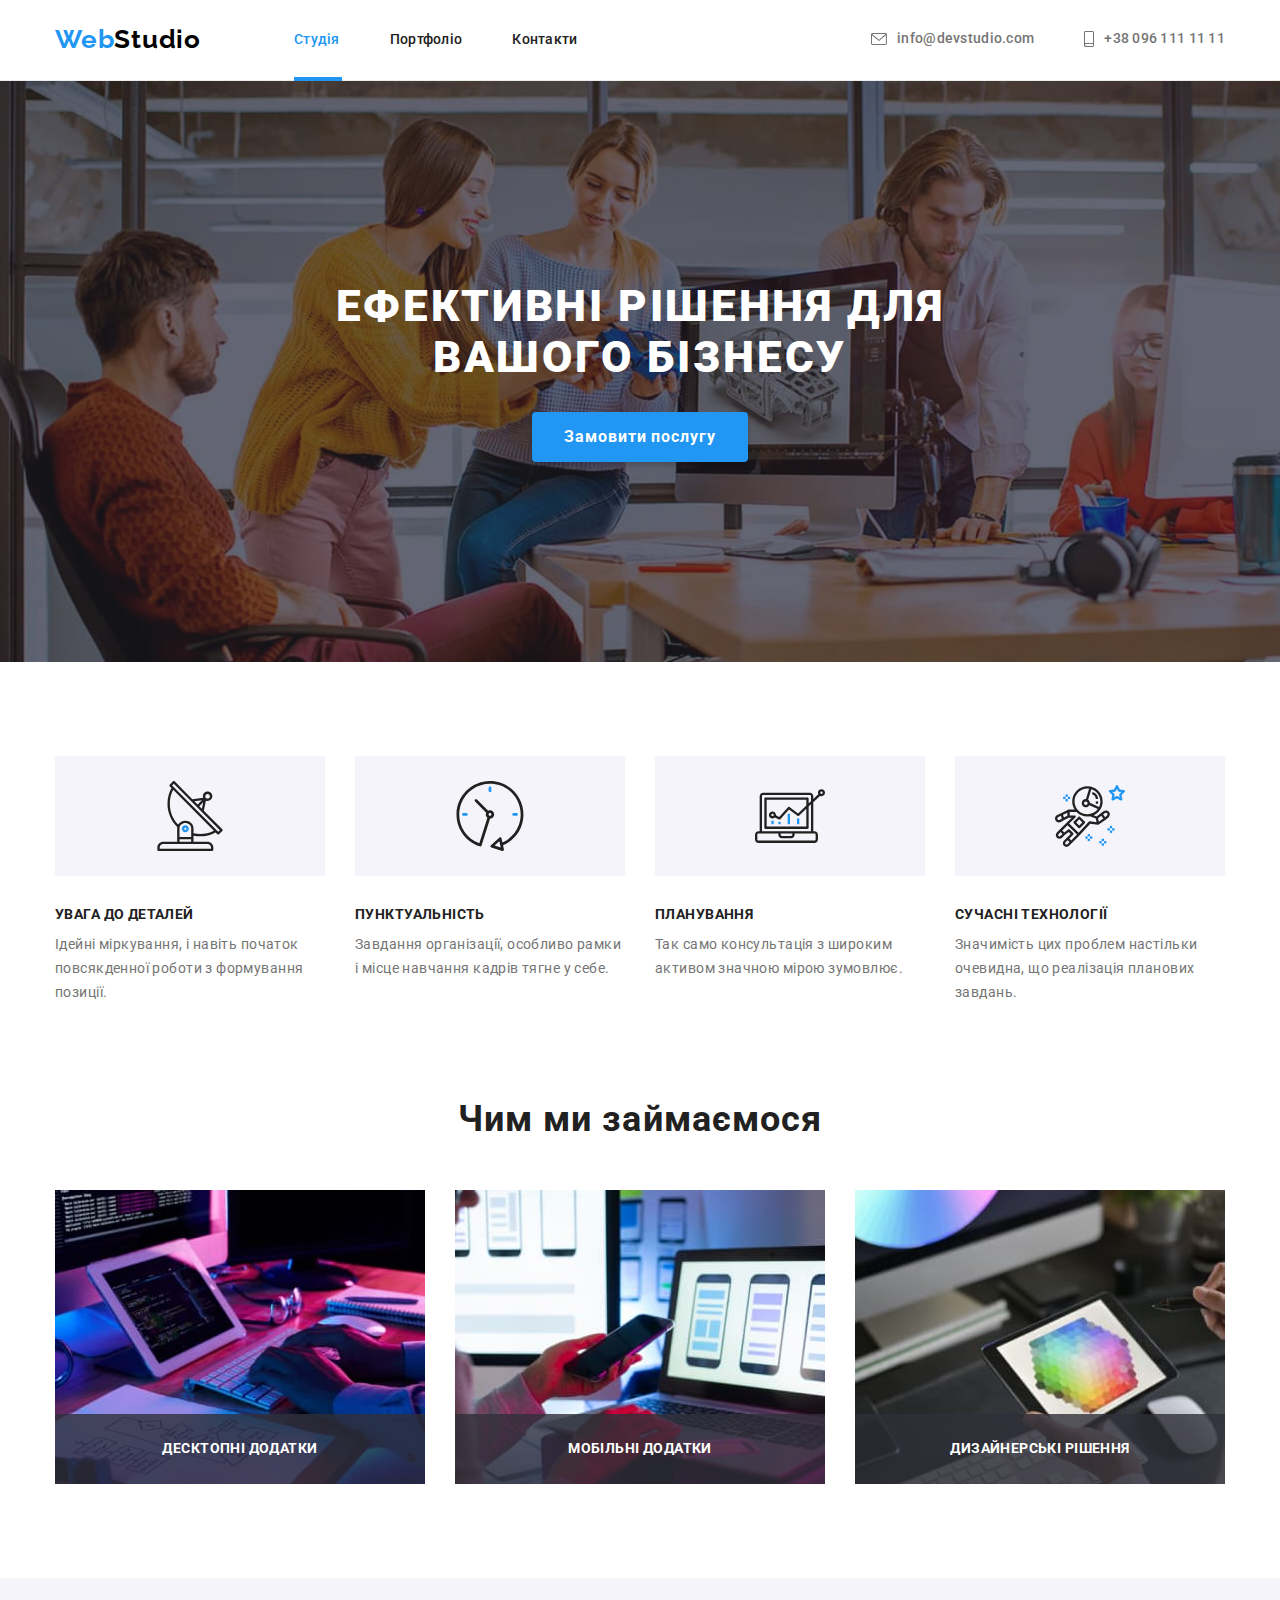
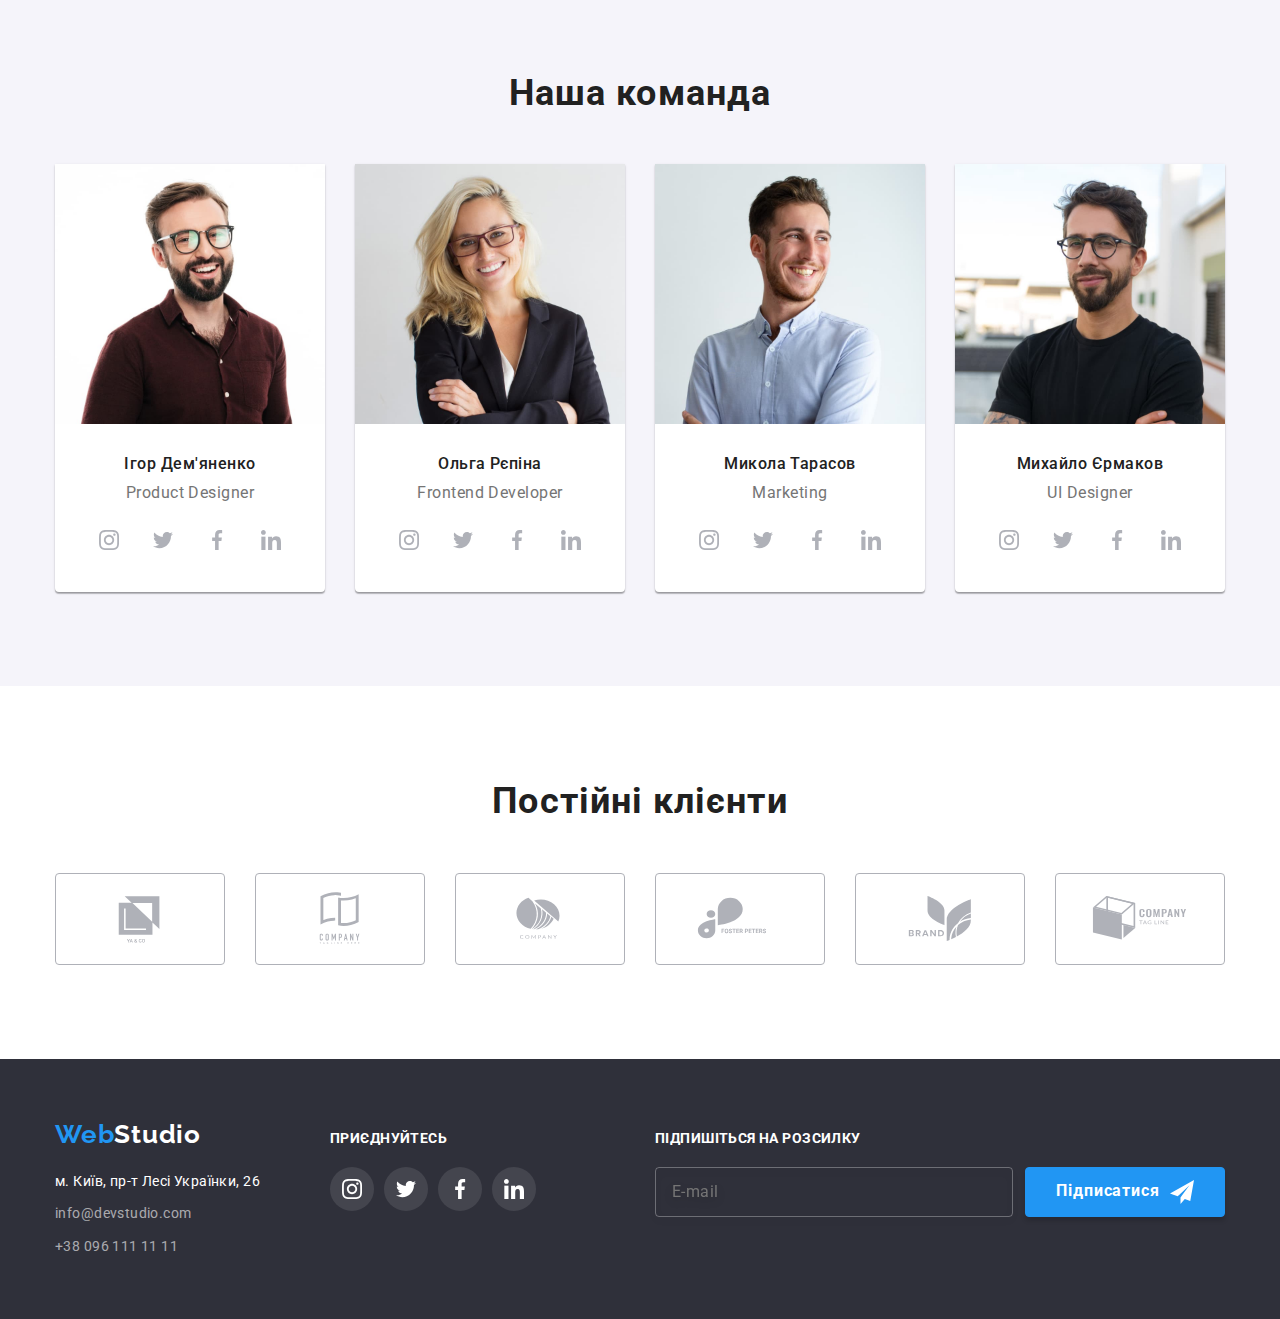
==== index.html @ 0bc081ad "create" ====
<!DOCTYPE html>
<html lang="uk">
<head>
    <meta charset="UTF-8">
    <meta http-equiv="X-UA-Compatible" content="IE=edge">
    <meta name="viewport" content="width=device-width, initial-scale=1.0">
    <title>WebStudio</title>
    <link rel="preconnect" href="https://fonts.googleapis.com">
    <link rel="preconnect" href="https://fonts.gstatic.com" crossorigin>
    <link href="https://fonts.googleapis.com/css2?family=Raleway:wght@700&family=Roboto:wght@400;500;700;900&display=swap" rel="stylesheet">
    <link rel="stylesheet" href="https://cdn.jsdelivr.net/npm/modern-normalize@1.1.0/modern-normalize.min.css">
    <link rel="stylesheet" href="./css/mainstyles.css" />
</head>
<body>
<!-- /* ===================ХЕДЕР ГОЛОВНОЇ СТОРІНКИ==================== */ -->
    <header class="header">
        <div class="container page-header-container">
        <nav class="page-nav">
            <a class="head-web-studio list link" href="./index.html"><span class="first-part">Web</span><span class="second-part">Studio</span></a>
            <ul class="navigation-menu list" >
                <li class="menu-nav-item">
                    <a class="menu-nav-link nav-active link" href="./index.html">Студія</a>
                </li>
                <li class="menu-nav-item">
                    <a class="menu-nav-link link" href="./portofolio.html">Портфоліо</a>
                </li>
                <li class="menu-nav-item">
                    <a class="menu-nav-link link" href="#Контакти">Контакти</a>
                </li>
               
            </ul>
        </nav>
            <!-- контакти -->
                <ul class="contacts-list list">

                    <li class="item-email contact-item">
                        <a class="item-link link" href="mailto:info@devstudio.com"> 
                            <svg aria-label="іконка контактів" class="contact-email-icon"
                            width="16"
                            height="12">
                                <use href="./images/sprite.svg#icon-envelope"></use>
                            </svg>info@devstudio.com
                        </a>
                    </li>
                    <li class="item-tel contact-item">
                        <a class="item-link link" href="tel:+380961111111">
                            <svg aria-label="іконка контактів" class="contact-telephone-icon"
                            width="10"
                            height="16">
                                <use href="./images/sprite.svg#icon-smartphone"></use>
                            </svg>+38 096 111 11 11
                        </a>
                    </li>
                </ul>
        </div>
    </header>
<!----------------========ШАПКА =============-------->
<main>
    <section class="section-decision">
        <div class="container decision">
            <h1 class="title-decision">Ефективні рішення для <br>
                 вашого бізнесу</h1>
                <button data-modal-open class="button-order" type="button">Замовити послугу</button>
        </div>
    </section>

<!-- /* ==========ОСОБЛИВОСТІ=========================== */ -->
    <section class="priorities section">
        <div class="container">
         <h2 class="head-title-priorities">Наші пріоритети</h2>
            <ul class="priorities-list list">
               
                <li class="item-priorities">
                    <div class="features-item">
                            <svg aria-label="іконка пріоритетів" 
                            class="features-icon">
                            <use href="./images/sprite.svg#icon-antenna-1" 
                            width="70"
                            height="70"></use>
                            </svg>
                    </div>
                    <h3 class="title">УВАГА ДО ДЕТАЛЕЙ</h3>
                    <p class="text">Ідейні міркування, і навіть початок повсякденної роботи з формування позиції.</p>
                </li>
                <li class="item-priorities">
                    <div class="features-item">
                            <svg aria-label="іконка пріоритетів" 
                            class="features-icon"
                            width="70"
                            height="70">
                                <use href="./images/sprite.svg#icon-clock-1"></use>
                            </svg>
                    </div>
                    <h3 class="title">ПУНКТУАЛЬНІСТЬ</h3>
                   <p class="text">Завдання організації, особливо рамки і місце навчання кадрів тягне у себе.</p>
                </li>
                <li class="item-priorities">
                    <div class="features-item">
                            <svg aria-label="іконка пріоритетів" 
                            class="features-icon"
                            width="70"
                            height="70">
                                <use href="./images/sprite.svg#icon-diagram-1"></use>
                            </svg>
                    </div>
                    <h3 class="title">ПЛАНУВАННЯ</h3>
                    <p class="text">Так само консультація з широким активом значною мірою зумовлює.</p>
                </li>
                <li class="item-priorities">
                    <div class="features-item">
                            <svg aria-label="іконка пріоритетів" 
                            class="features-icon"
                            width="70"
                            height="70">
                                <use href="./images/sprite.svg#icon-astronaut-1"></use>
                            </svg>
                    </div>
                    <h3 class="title">СУЧАСНІ ТЕХНОЛОГІЇ</h3>
                    <p class="text">Значимість цих проблем настільки очевидна, що реалізація планових завдань.</p>
                </li>
            </ul>
        </div>    
    </section>

<!-- /* =============НАША РОБОТА=============================== */ -->
    <section class="working section">
        <div class="container">
            <h2 class="section-title">Чим ми займаємося</h2>
            <ul class="working-list list">
                <li>
                    <div class="working-space">
                    <img class="working-img" src="./images/computer.jpg" alt="людина працює за комп'ютером" width="370" height="294">
                <p class="working-text">Десктопні додатки</p></div>
                </li>
                <li>
                    <div class="working-space">
                    <img class="working-img" src="./images/tablet.jpg" alt="людина працює за комп'ютером з телефоном" width="370" height="294">
                <p class="working-text">Мобільні додатки</p></div>
                </li>
                <li>
                    <div class="working-space">
                    <img class="working-img" src="./images/telephone.jpg" alt="людина працює з графічним планшетом" width="370" height="294">
                <p class="working-text">Дизайнерські рішення</p></div>
                </li>
            </ul>
        </div>
    </section>
<!-- /* ==================КОМАНДА===================*/ -->
    <section class="team-space section">
        <div class="container">
            <h2 class="section-title">Наша команда</h2>
        <ul class="team-list list">
            <li  class="card">
                    <img src="./images/person4.jpg" 
                    alt="Ігор Дем'яненко">
                <div class="info-team">
                        <h3 class="name"> Ігор Дем'яненко </h3>
                        <p class="position" lang="en">Product Designer</p>
                    <ul class="social-list list">
                        <li class="social-list-item">
                            <a href="" class="social-link-item link">
                                <svg aria-label="іконка-інстаграму" 
                                class="social-icon"
                                >
                                <use href="./images/sprite.svg#icon-instagram-2" width="20"
                                height="20"></use>
                                </svg>
                            </a>
                        </li>
                        <li class="social-list-item">
                            <a href="" class="social-link-item link">
                                <svg aria-label="іконка-твітеру" 
                                class="social-icon"
                                width="20"
                                height="20">
                                <use href="./images/sprite.svg#icon-twitter-1"></use>
                                </svg>
                            </a>
                        </li>
                        <li class="social-list-item">
                            <a href="" class="social-link-item link">
                                <svg aria-label="іконка-фейсбуку" 
                                class="social-icon"
                                width="20"
                                height="20">
                                <use href="./images/sprite.svg#icon-facebook-1"></use>
                                </svg>
                            </a>
                        </li>
                        <li class="social-list-item">
                            <a href="" class="social-link-item link">
                                <svg aria-label="іконка-лінкедін" 
                                class="social-icon"
                                width="20"
                                height="20">
                                <use href="./images/sprite.svg#icon-linkedin-1"></use>
                                </svg>  
                            </a>
                        </li>
                    </ul>
                </div>
                    
                </li>

            <li class="card">
                    <img src="./images/person1.jpg" 
                    alt="Ольга Рєпіна">
                <div class="info-team">
                        <h3 class="name">Ольга Рєпіна</h3> 
                        <p class="position" lang="en">Frontend Developer</p>
                    <ul class="social-list list">
                        <li class="social-list-item link">
                            <a href="" class="social-link-item">
                                <svg aria-label="іконка-інстаграму" class="social-icon"
                                width="20"
                                height="20">
                                <use href="./images/sprite.svg#icon-instagram-2"></use>
                                </svg>
                            </a>
                        </li>
                        <li class="social-list-item">
                            <a href="" class="social-link-item link">
                                <svg aria-label="іконка-твітеру" class="social-icon"
                                width="20"
                                height="20">
                                <use href="./images/sprite.svg#icon-twitter-1"></use>
                                </svg>
                            </a>
                        </li>
                        <li class="social-list-item">
                            <a href="" class="social-link-item link">
                                <svg aria-label="іконка-фейсбуку" class="social-icon"
                                width="20"
                                height="20">
                                <use href="./images/sprite.svg#icon-facebook-1"></use>
                                </svg>
                            </a>
                        </li>
                        <li class="social-list-item">
                            <a href="" class="social-link-item link">
                                <svg aria-label="іконка-лінкедін" class="social-icon"
                                width="20"
                                height="20">
                                <use href="./images/sprite.svg#icon-linkedin-1"></use>
                                </svg>  
                            </a>
                        </li>
                    </ul>
                </div>
            </li>
            <li class="card">
                    <img src="./images/person2.jpg" 
                    alt="Микола Тарасов">
                <div class="info-team">
                        <h3 class="name">Микола Тарасов</h3>
                        <p class="position" lang="en">Marketing</p>
                    <ul class="social-list list">
                        <li class="social-list-item">
                            <a href="" class="social-link-item link">
                                <svg aria-label="іконка-інстаграму" class="social-icon"
                                width="20"
                                height="20">
                                <use href="./images/sprite.svg#icon-instagram-2"></use>
                                </svg>
                            </a>
                        </li>
                        <li class="social-list-item">
                            <a href="" class="social-link-item link">
                                <svg aria-label="іконка-твітеру" class="social-icon"
                                width="20"
                                height="20">
                                <use href="./images/sprite.svg#icon-twitter-1"></use>
                                </svg>
                            </a>
                        </li>
                        <li class="social-list-item">
                            <a href="" class="social-link-item link">
                                <svg aria-label="іконка-фейсбуку" class="social-icon"
                                width="20"
                                height="20">
                                <use href="./images/sprite.svg#icon-facebook-1"></use>
                                </svg>
                            </a>
                        </li>
                        <li class="social-list-item">
                            <a href="" class="social-link-item link">
                                <svg aria-label="іконка-лінкедін" class="social-icon"
                                width="20"
                                height="20">
                                <use href="./images/sprite.svg#icon-linkedin-1"></use>
                                </svg>  
                            </a>
                        </li>
                    </ul>
                </div>
            </li>
            <li class="card">
                    <img src="./images/person3.jpg" 
                    alt="Михайло Єрмаков">
                <div class="info-team">
                        <h3 class="name">Михайло Єрмаков</h3>
                        <p class="position" lang="en">UI Designer</p>
                    <ul class="social-list list">
                        <li class="social-list-item">
                            <a href="" class="social-link-item link">
                                <svg aria-label="іконка-інстаграму" class="social-icon"
                                width="20"
                                height="20">
                                <use href="./images/sprite.svg#icon-instagram-2"></use>
                                </svg>
                            </a>
                        </li>
                        <li class="social-list-item">
                            <a href="" class="social-link-item link">
                                <svg aria-label="іконка-твітеру" class="social-icon"
                                width="20"
                                height="20">
                                <use href="./images/sprite.svg#icon-twitter-1"></use>
                                </svg>
                            </a>
                        </li>
                         <li class="social-list-item">
                            <a href="" class="social-link-item link">
                                <svg aria-label="іконка-фейсбуку" class="social-icon"
                                width="20"
                                height="20">
                                <use href="./images/sprite.svg#icon-facebook-1"></use>
                                </svg>
                            </a>
                        </li>
                        <li class="social-list-item">
                            <a href="" class="social-link-item link">
                                <svg aria-label="іконка-лінкедін" class="social-icon"
                                width="20"
                                height="20">
                                <use href="./images/sprite.svg#icon-linkedin-1"></use>
                                </svg>  
                            </a>
                        </li>
                    </ul>
                </div>  
                    
            </li>
        </ul>
          
        </div>  
    </section>
<!-- ================ПОСТІЙНІ КЛІЄНТИ========================== -->
<section class="section">
    <div class="container">
        <h2 class="section-title">Постійні клієнти</h2>
        <ul class="customer-list list">
            <li class="customer-list-item">
                <a class="customer-link-item link" href="">
                    <svg aria-label="іконки постійних клієнтів" class="customer-icon"
                    width="106"
                    height="60">
                        <use href="./images/sprite.svg#icon-Logo"></use>
                    </svg>
                </a>
            </li>
            <li class="customer-list-item">
                <a class="customer-link-item link" href="">
                <svg aria-label="іконки постійних клієнтів" class="customer-icon"
                width="106"
                    height="60">
                    <use href="./images/sprite.svg#icon-Logo-1"></use>
                </svg>
                </a>

            </li>
            <li class="customer-list-item">    
                <a class="customer-link-item link" href="">
                <svg aria-label="іконки постійних клієнтів" class="customer-icon"
                width="106"
                height="60">
                    <use href="./images/sprite.svg#icon-Logo-2"></use>
                </svg>
                </a>

            </li>
            <li class="customer-list-item">
                <a class="customer-link-item link" href="">
                <svg aria-label="іконки постійних клієнтів" class="customer-icon"
                width="106"
                height="60">
                    <use href="./images/sprite.svg#icon-Logo-3"></use>
                </svg>
                </a>

            </li>
            <li class="customer-list-item">
                <a class="customer-link-item link" href="">
                <svg aria-label="іконки постійних клієнтів" class="customer-icon"
                width="106"
                    height="60">
                    <use href="./images/sprite.svg#icon-Logo-4"></use>
                </svg>
                </a>

            </li>
            <li class="customer-list-item">
                <a class="customer-link-item link" href="">
                <svg aria-label="іконки постійних клієнтів" class="customer-icon"
                width="106"
                    height="60">
                    <use href="./images/sprite.svg#icon-Logo-5"></use>
                </svg>
                </a>

            </li>
        </ul>
    </div>
</section>
<!-- ================ПОСТІЙНІ КЛІЄНТИ========================== -->
</main>
<!-- /* ==============ФУТЕР================================ */-->
    <footer class="footer">
        <div class="container footer-block">
            <address class="fotter-a">
                <a class="footer-web-studio link" href="./index.html"><span class="f-first-part">Web</span><span class="f-second-part">Studio</span></a>
                <ul class="f-contact-list list">
                    <li class="f-contact">
                        <a class=" geo link" href="https://goo.gl/maps/CPtrU1FHBa2aNyZL9" target="_blank" rel="noopener noreferrer nofollow">м. Київ, пр-т Лесі Українки, 26</a>
                    </li>
                    <li class="f-contact">
                        <a class=" bottom-contacts link" href="malito:info@devstudio.com">info@devstudio.com</a>
                    </li>
                    <li class="f-contact">
                        <a class=" bottom-contacts link" href="tel:+380961111111">+38 096 111 11 11</a>
                    </li>
            
                </ul>
            </address>
         <div class="social-media">
            <h3 class="social-title">Приєднуйтесь</h3>
            <ul class="footer-social-list list">
                <li class="footer-social-list-item">
                    <a href="" class="footer-social-link-item link">
                        <svg aria-label="іконка-інстаграму" class="footer-social-icon"
                        width="20"
                        height="20">
                        <use href="./images/sprite.svg#icon-instagram-2"></use>
                        </svg>
                    </a>
                </li>
                <li class="footer-social-list-item">
                    <a href="" class="footer-social-link-item link">
                        <svg aria-label="іконка-твітеру" class="footer-social-icon" 
                        width="20"
                        height="20">
                        <use href="./images/sprite.svg#icon-twitter-1"></use>
                        </svg>
                    </a>
                </li>
                 <li class="footer-social-list-item">
                    <a href="" class="footer-social-link-item link">
                        <svg aria-label="іконка-фейсбуку" class="footer-social-icon" 
                        width="20"
                        height="20">
                        <use href="./images/sprite.svg#icon-facebook-1"></use>
                        </svg>
                    </a>
                </li>
                <li class="footer-social-list-item">
                    <a href="" class="footer-social-link-item link">
                        <svg aria-label="іконка-лінкедін" class="footer-social-icon"
                        width="20"
                        height="20">
                        <use href="./images/sprite.svg#icon-linkedin-1"></use>
                        </svg>  
                    </a>
                </li>
            </ul>
            </div>
            <div class="subscribtion">
                    <p class="title-subscribtion">Підпишіться на розсилку</p>
                    <form class="form-subscribtion">
                        <label class="form-field-subscr">
                            <input type="email"
                            class="input-subscr"
                            placeholder="E-mail"
                            required>
                        </label>
                        <button class="btn-subscr" type="submit">
                                Підписатися 
                                <svg class="icon-subscr">
                                    <use href="./images/sprite.svg#icon-send" ></use>
                                </svg>
                        </button>
                    </form>
            </div>  
        </div>
    </footer>
    <div class="backdrop is-hidden" data-modal>
        <div class="modal">
            <button type="button" class="modal-close-btn" data-modal-close>
                <svg class="modal-close-icon" width="18" height="18">
                    <use class="icon-close" 
                    href="./images/sprite.svg#icon-close-black"  ></use>
                </svg>
            </button>
            <p class="modal-form-title">Залиште свої дані, ми вам передзвонимо</p>
            <form  class="modal-form">
                <label  class="modal-form-field">
                    <span class="modal-tip">Ім'я</span>
                    <span class="modal-form-input-wrapper">
                        <input type="text" 
                        class="modal-input" 
                        required
                        pattern="[a-zA-Zа-яА-ЯіІїЇ]+" 
                        name="user-name">
                        <svg aria-label="Модальна іконка форми" 
                        class="modal-input-icon"
                        width="18"
                        height="18">
                            <use href="./images/sprite.svg#icon-person-black" ></use>
                        </svg>
                </span>
                </label>
                <label  class="modal-form-field">
                    <span class="modal-tip">Телефон</span>
                    <span class="modal-form-input-wrapper"> 
                        <input type="tel" 
                        class="modal-input" 
                        required pattern="[0-9]{3}-[0-9]{3}-[0-9]{2}-[0-9]{2}"
                        name="user-phone"
                        title="xxx-xxx-xx-xx">
                        <svg aria-label="Модальна іконка форми" 
                        class="modal-input-icon"
                        width="18"
                        height="18">
                            <use href="./images/sprite.svg#icon-phone-black"></use>
                        </svg>
                    </span>
                </label>  
                
                <label  class="modal-form-field">
                    <span class="modal-tip">Пошта</span>
                    <span class="modal-form-input-wrapper">
                        <input type="email"
                        class="modal-input"
                        name="user-email">
                        <svg aria-label="Модальна іконка форми"
                        class="modal-input-icon"
                        width="18"
                        height="18">
                            <use href="./images/sprite.svg#icon-email-black"></use>
                        </svg>
                    </span>
                    
                </label>
                <label  class="modal-form-field">
                    <span class="modal-tip">Коментар</span>
                    <textarea name="user-message"  
                    class="modal-form-message"
                    placeholder="Введіть текст" ></textarea>
                </label>
                <label  class="modal-form-checkbox-field">
                    <input type="checkbox" 
                    name="user-policy"
                    class="modal-input-checkbox" required>
                    <svg class="checkbox-icon"
                    aria-label="Галочка для чекбокса">
                        <use class="check-icon-mark"
                        href="./images/sprite.svg#icon-icon-check">

                        </use>
                    </svg>
                    Погоджуюся з розсилкою та приймаю 
                    <a class="modal-input-chexbox-link" href="">Умови договору</a> 
                </label>
                <button type="submit" class="modal-form-submit">Відправити</button>
            </form>
        </div>
    </div>
    <script src="./js/modal.js"></script>
</body>
</html>
---- css/mainstyles.css ----
/* ===============КОНСТАНТИ============================ */
:root {
    --primary-font: 'Roboto', sans-serif;
    --secondary-font: 'Raleway', sans-serif;
    --color-white: #ffff;
    --color-light-blue: #2196F3;
    --color-dark-blue: #188CE8;
    --color-dark: #212121;
    --color-light-grey: #757575;
    --color-dark-grey: #2F303A;
    --letter-spacing-normal: 0.03em;
    --color-social-icon: #AFB1B8;
    --transition-dur-and-func: 250ms linear;

}
.link {
    text-decoration: none;
}
.list {
    list-style: none;
}
img {
    display: block;
    max-width: 100%;
    height: auto;
}
button {
    cursor: pointer;
}
h1,
h2,
h3,
h4,
p {
    margin-top: 0;
    margin-bottom: 0;
}
ul {
    margin-top: 0;
    margin-bottom: 0;
    padding-left: 0;
}
.container {
    width: 1200px;
    margin-left: auto;
    margin-right: auto;
    padding-left: 15px;
    padding-right: 15px;
}

/* =============СТУДІЯ============================= */


/* ===================ХЕДЕР ГОЛОВНОЇ СТОРІНКИ==================== */

.page-header-container {
    display: flex; 
    align-items: center; 
    justify-content: space-between;
   
}
.page-nav {
    display: flex;
    align-items: center;
}
.header {
    background-color: var(--color-white);
    padding-top: 24px;
    padding-bottom: 25px;
}

.head-web-studio {
    font-family: var(--secondary-font);
    font-weight: 700;
    font-style: normal;
    font-size: 26px;
    line-height: 1.19;
    letter-spacing: var(--letter-spacing-normal);
    margin-right: 93px;
}
.first-part {
    color: var(--color-light-blue);
}
.second-part {
    color: #000000 ;
}
.navigation-menu {
    display: flex;
    column-gap: 50px;
}
.menu-nav-link {
    font-family: var(--primary-font);
    font-weight: 500;
    font-size: 14px;
    line-height: 1.14;
    letter-spacing: 0.02em;
    color: var(--color-dark);
    transition: color var(--transition-dur-and-func);
}
.menu-nav-link:hover { color:var(--color-dark-blue)}
.menu-nav-link:focus { color:var(--color-dark-blue)} 
/* для обох сторінок */

.nav-active {
    color: var(--color-light-blue);
}

.nav-active::after {
    content: "";
    position: absolute;
    display: block;
    width: 48px;
    height: 4px;
    background: var(--color-light-blue);
    margin-left: auto;
    margin-right: auto;
    margin-top: 28px;
}

/* контакти */
.contacts-list {
    display: flex;
}


.item-email {
    margin-right: 50px;
}
.item-link {
    display: flex;
    align-items: center; 
    font-family: var(--primary-font);
    color: var(--color-light-grey);
    font-weight: 500;
    font-size: 14px;
    line-height: 1.14;
    letter-spacing: 0.02em;
    transition: color var(--transition-dur-and-func);
}
.item-link:hover, 
.item-link:focus { color:var(--color-dark-blue)}

.item-link-icon {
   margin-right: 10px;
}
.item-link:hover .contact-email-icon,
.item-link:focus .contact-email-icon {
    fill: var(--color-light-blue)
}
.item-link:hover .contact-telephone-icon,
.item-link:focus .contact-telephone-icon {
    fill: var(--color-light-blue)
}

.contact-email-icon {
    width: 16px;
    height: 12px;
    fill: var(--color-light-grey);
    margin-right: 10px;
    transition: fill var(--transition-dur-and-func);
}
.contact-telephone-icon {
    width: 10px;
    height: 16px;
    fill: var(--color-light-grey);
    margin-right: 10px;
    transition: fill var(--transition-dur-and-func);
}

/* =========ХЕДЕР ГОЛОВНОЇ СТОРІНКИ=================*/
    
 /* ======================МЕЙН================== */
    
/* ===================ШАПКА==================== */
.section-decision {  
    color: var(--color-white);
    font-family: var(--primary-font);
    padding-top: 200px;
    padding-bottom: 200px;
    display: block;
    text-align: center;
    background-image: linear-gradient(rgba(47, 48, 58, 0.4),
     rgba(47, 48, 58, 0.4)), 
    url("../images/background-header.jpg");
    background-size: cover;
    background-color: var(--color-dark-grey);
    max-width: 1600px; 
    margin: 0 auto; 
}

.title-decision {
    font-family: var(--primary-font);
    font-weight: 900;
    font-size: 44px;
    letter-spacing: 0.06em;
    text-transform: uppercase;
    margin-bottom: 30px;
}
.button-order {
    background-color: var(--color-light-blue);
    color: var(--color-white);
    font-family: var(--primary-font);
    font-weight: 700;
    font-size: 16px;
    line-height: 1.88;
    letter-spacing: 0.06em;
    box-shadow: 0px 4px 4px rgba(0, 0, 0, 0.15);
    border-radius: 4px;
    border: 0;
    padding-top: 10px;
    padding-left: 32px;
    padding-bottom: 10px;
    padding-right: 32px;
    transition: background-color var(--transition-dur-and-func);
}
    .button-order:hover,
    .button-order:focus {
     background-color:var(--color-dark-blue); }
/* ===================ШАПКА==================== */

/* ==========ОСОБЛИВОСТІ=========================== */

.head-title-priorities, 
.visually-hidden {
    position: absolute;
    white-space: nowrap;
    width: 1px;
    height: 1px;
    overflow: hidden;
    border: 0;
    padding: 0;
    clip: rect(0 0 0 0);
    clip-path: inset(50%);
    margin: -1px;
}
    
.features-item {
    background-color: #F5F4FA;
    display: flex;
    align-items: center;
    justify-content: center;
    width: 270px;
    height: 120px;
    margin-bottom: 30px;
}
.features-icon {
    width: 70px;
    height: 70px;
}

.priorities {
    font-family: var(--primary-font);
    font-size: 14px;
    letter-spacing: var(--letter-spacing-normal);
}
    
.priorities-list {
    display: flex;
    flex-wrap: wrap;
    column-gap: 30px;
}
.item-priorities {
    flex-basis: calc((100% - 90px) / 4);
}
.title {   
    font-size: 14px;
    font-weight: 700;
    line-height: 16px;
    text-transform: uppercase;
    color: var(--color-dark);
}
.text {   
    line-height: 24px;            
    color: var(--color-light-grey);
    margin-top: 10px;
}
/* ==========ОСОБЛИВОСТІ=========================== */



/* =============НАША РОБОТА=============================== */

.section {
    padding-top: 94px;
    padding-bottom: 94px;
}
.working {
    padding-top: 0;
}

.section-title {
    font-family: var(--primary-font);
    font-weight: 700;
    font-size: 36px;
    line-height: 1.17;
    text-align: center;
    letter-spacing: var(--letter-spacing-normal);
    color: var(--color-dark);
    margin-bottom: 50px;
}
.working-list {
    display: flex;
    justify-content: space-between;
}
.working-space {
    position: relative;
}
.working-text {
    display: flex;
    justify-content: center;
    padding-top: 27px;
    padding-bottom: 27px;
    background: rgba(47, 48, 58, 0.8);
    font-family: var(--primary-font);
    font-weight: 700;
    font-size: 14px;
    line-height: 1.14;
    letter-spacing: var(--letter-spacing-normal);
    text-transform: uppercase;
    color: var(--color-white);
    position: absolute;
    bottom: 0;
    left: 0; 
    width: 100%;
    

}
/* =============НАША РОБОТА=============================== */

/* ==================КОМАНДА===================*/
.team-space {
    background-color: #F5F4FA;
}
.team-list {
    display: flex;
    justify-content: space-between;
}
.card {
    background-color: var(--color-white);  
    font-family: var(--primary-font);
    font-size: 16px;
    line-height: 1.19;
    letter-spacing: var(--letter-spacing-normal);
    align-items: center;
    box-shadow: 0px 1px 3px rgba(0, 0, 0, 0.12), 0px 1px 1px rgba(0, 0, 0, 0.14), 0px 2px 1px rgba(0, 0, 0, 0.2);
    border-radius: 0px 0px 4px 4px;
    flex-basis: calc((100% - 90px) / 4);
}
.info-team {
    display: block;
    text-align: center;
    align-items: center;
    padding-top: 30px;
    padding-bottom: 30px;
}
.name {
    font-weight: 500;
    font-size: 16px;
    color: var(--color-dark);
    margin-bottom: 10px;
}
.position {
    font-weight: 400;
    color: var(--color-light-grey); 

}

.social-list {
    display: flex;
    justify-content: center;
    column-gap: 10px;
    margin-top: 16px;
}
.social-link-item {
    display: flex;
    align-items: center;
    justify-content: center;
    width: 44px;
    height: 44px;
    border-radius: 50%;
    background-color: var(--color-white);
    fill: var(--color-social-icon);
    transition: background-color var(--transition-dur-and-func);  
}
.social-icon {
    width: 20px;
    height: 20px;
    transition: fill var(--transition-dur-and-func); 
}
.social-link-item:hover,
.social-link-item:focus {
    background-color: var(--color-light-blue);
}
.social-link-item:hover .social-icon,
.social-link-item:focus .social-icon {
    fill: var(--color-white);
}
/* ==================КОМАНДА===================*/


/* <!-- ================ПОСТІЙНІ КЛІЄНТИ========================== --> */
.customer-list {
    display: flex;
    column-gap: 30px;
}
.customer-list-item {
    flex-basis: calc((100% - 150px) / 6);
}
.customer-link-item {
    display: flex;
    align-items: center;
    justify-content: center;
    height: 92px;
    border: 1px solid #AFB1B8;
    border-radius: 4px;
    transition: border var(--transition-dur-and-func);
}
.customer-link-item:hover .customer-icon,
.customer-link-item:focus .customer-icon {
    fill: var(--color-light-blue)
}
.customer-link-item:hover,
.customer-link-item:focus {
    border: 1px solid #2196F3;
}
.customer-icon {
    width: 106px;
    height: 60px;
    fill: #AFB1B8;
    transition: fill var(--transition-dur-and-func);
}


/* <!-- ================ПОСТІЙНІ КЛІЄНТИ========================== --> */

/* ==============ФУТЕР================================ */
.footer {
    background-color: var(--color-dark-grey);
    padding-top: 60px;
    padding-bottom: 60px;
    display: flex;
    }
.fotter-a {
    font-style: normal;
    margin-right: 70px;

}
.footer-block {
    display: flex;
    align-items: baseline;
}

.footer-web-studio {
    display: inline-block;
    font-family: var(--secondary-font);
    font-weight: 700;
    font-size: 26px;
    line-height: 1.19;
    letter-spacing: var(--letter-spacing-normal);
    margin-bottom: 20px;
}
.f-first-part {
    color: var(--color-light-blue);
}
.f-second-part {
    color: var(--color-white) ;
}
.f-contact-list {
  display: inline;
}

.f-contact:not(:last-child) {
  margin-bottom: 9px;
}
.geo,
.bottom-contacts {
    font-family: var(--primary-font);
    font-size: 14px;
    line-height: 1.71;
    letter-spacing: var(--letter-spacing-normal);
    transition: color var(--transition-dur-and-func);
}
.geo {
    color: var(--color-white);  
}
.bottom-contacts {
    color: #ffffff99;
}
.geo:hover { color:var(--color-dark-blue)}
.bottom-contacts:hover { color:var(--color-dark-blue)}

.geo:focus { color:var(--color-dark-blue)} 
.bottom-contacts:focus { color:var(--color-dark-blue)} 


.social-title {
    font-family: var(--primary-font);
    font-weight: 700;
    font-size: 14px;
    line-height: 1.14;
    letter-spacing: var(--letter-spacing-normal);
    text-transform: uppercase;
    color: #FFFFFF;
    margin-bottom: 20px;
}
.footer-social-list {
    display: flex;
    column-gap: 10px;
}
.footer-social-link-item {
    display: flex;
    align-items: center;
    justify-content: center;
    width: 44px;
    height: 44px;
    border-radius: 50%;
    background-color: var(--color-dark-grey);
    background: rgba(255, 255, 255, 0.1); 
    fill: var(--color-white);
    transition: background-color var(--transition-dur-and-func);
    
}
.footer-social-icon {
    width: 20px;
    height: 20px;
    transition: fill var(--transition-dur-and-func);
}
.footer-social-link-item:hover,
.footer-social-link-item:focus {
    background-color: var(--color-light-blue);
}
.footer-social-link-item:hover .footer-social-icon,
.footer-social-link-item:focus .footer-social-icon {
    fill: var(--color-white);
}
/* ==============ФУТЕР================================ */






/* ===========================PORTOFOLIO====================== */


/* ===========ХЕДЕР ПОРТФОЛІО================== */

.page-header-container {
    display: flex; 
    align-items: center; 
    justify-content: space-between;
   
}
.page-nav {
    display: flex;
    align-items: center;
}
.header {
    background-color: var(--color-white);
    padding-top: 24px;
    padding-bottom: 25px;  
    border-bottom: 1px solid #ECECEC;
}

.head-web-studio {
    font-family: var(--secondary-font);
    font-weight: 700;
    font-style: normal;
    font-size: 26px;
    line-height: 1.19;
    letter-spacing: var(--letter-spacing-normal);
    margin-right: 93px;
}
.first-part {
    color: var(--color-light-blue);
}
.second-part {
    color: #000000 ;
}
.navigation-menu {
    display: flex;
    column-gap: 50px;
}

.menu-nav-link {
    font-family: var(--primary-font);
    font-weight: 500;
    font-size: 14px;
    line-height: 1.14;
    letter-spacing: 0.02em;
    color: var(--color-dark);
    transition: color var(--transition-dur-and-func);
}
.menu-nav-link:hover { color:var(--color-dark-blue)}
.menu-nav-link:focus { color:var(--color-dark-blue)} 

.nav-active {
    color: var(--color-light-blue);
}

.f-nav-active::after {
    content: "";
    position: absolute;
    display: block;
    width: 78px;
    height: 4px;
    background: var(--color-light-blue);
    margin-left: auto;
    margin-right: auto;
    margin-top: 28px;
}


/* ===========ХЕДЕР ПОРТФОЛІО================== */

    
/* ============КНОПКИ ФІЛЬТРІВ============================== */
.title-projects, 
.visually-hidden {
    position: absolute;
    white-space: nowrap;
    width: 1px;
    height: 1px;
    overflow: hidden;
    border: 0;
    padding: 0;
    clip: rect(0 0 0 0);
    clip-path: inset(50%);
    margin: -1px;
}

.btn-filter {
    display: flex;
    flex-wrap: wrap;
    column-gap: 8px;
    align-items: center;
    justify-content: center;
    margin-bottom: 50px;

}
.button {
    background-color: #F5F4FA;
    color: var(--color-dark);
    border-radius: 4px;
    border: none;
    font-family: var(--primary-font);
    font-weight: 500;
    font-size: 16px;
    line-height: 1.63;
    text-align: center;
    letter-spacing: var(--letter-spacing-normal);
    padding-left: 22px;
    padding-right: 22px;
    padding-top: 6px;
    padding-bottom: 6px;
    transition: color var(--transition-dur-and-func), 
    background-color var(--transition-dur-and-func), 
    box-shadow var(--transition-dur-and-func); 
}
.current {
    background-color:var(--color-dark-blue);
    color: var(--color-white);
    box-shadow: 0px 3px 1px rgba(0, 0, 0, 0.1),
    0px 1px 2px rgba(0, 0, 0, 0.08),
    0px 2px 2px rgba(0, 0, 0, 0.12); 
}

.button:hover,
.button:focus  { 
background-color:var(--color-dark-blue);
color: var(--color-white);
box-shadow: 0px 3px 1px rgba(0, 0, 0, 0.1),
 0px 1px 2px rgba(0, 0, 0, 0.08),
 0px 2px 2px rgba(0, 0, 0, 0.12);  }

/* ============КНОПКИ ФІЛЬТРІВ============================== */

/* ===========ФОТО ПРОЄКТІВ======================== */

.project-list {
    display: flex;
    flex-wrap: wrap;
    gap: 30px;
}
.card-project {
    flex-basis: calc((100% - 60px) / 3);
   
}
.card-project-link {
    display: block;
    transition: box-shadow var(--transition-dur-and-func);
}
.card-project-link:hover { 
box-shadow: 0px 1px 1px rgba(0, 0, 0, 0.12), 0px 4px 4px rgba(0, 0, 0, 0.06), 1px 4px 6px rgba(0, 0, 0, 0.16);}
.card-project-link:focus { 
box-shadow: 0px 1px 1px rgba(0, 0, 0, 0.12), 0px 4px 4px rgba(0, 0, 0, 0.06), 1px 4px 6px rgba(0, 0, 0, 0.16);}
.img-overlay {
    position: relative;
    overflow: hidden;
}
.overlay {
    display: flex;
    align-items: center;
    justify-content: center;
    position: absolute;
    background: rgba(33, 150, 243, 0.9);
    font-family: var(--primary-font);
    font-weight: 400;
    font-size: 18px;
    line-height: 1.56;
    letter-spacing: var(--letter-spacing-normal);
    color: #FFFFFF;
    padding-left: 24px;
    padding-right: 24px;
   
    width: 100%;
    height: 100%;
    transform: translateY(100%);
    top: 0;
    left: 0;
    transition: var(--transition-dur-and-func);
}
.card-project-link:hover .overlay,
.card-project-link:focus .overlay {
    transform: translateY(0%);
   
}
.info-project {
    display: block;
    padding-left: 24px;
    padding-top: 20px;
    padding-bottom: 20px;
    padding-right: 24px;
    border-bottom: 1px solid #EEEEEE;
    border-left: 1px solid #EEEEEE;
    border-right: 1px solid #EEEEEE;
}
.h-project {
    font-family: var(--primary-font);
    font-weight: 700;
    font-size: 18px;
    line-height: 2;
    letter-spacing: 0.06em;
    color: var(--color-dark);
    margin-bottom: 4px;
}
.text-project {
    font-family: var(--primary-font);
    font-size: 16px;
    line-height: 1.88;
    letter-spacing: var(--letter-spacing-normal);
    color: var(--color-light-grey);

}
/* ===========ФОТО ПРОЄКТІВ======================== */


/* ====================ФУТЕР ПОРТФОЛІО============*/
.footer {
    background-color: var(--color-dark-grey);
    padding-top: 60px;
    padding-bottom: 60px;
}

.footer-a {
    font-style:normal;
 }   
.f-first-part {
    color: var(--color-light-blue);
}
.f-second-part {
    color: var(--color-white) ;
}



.geo,
.bottom-contacts {
    font-family: var(--primary-font);
    font-size: 14px;
    line-height: 1.71;
    letter-spacing: var(--letter-spacing-normal);
    transition: color var(--transition-dur-and-func);
}
.geo {
    color: var(--color-white);  
}
.bottom-contacts { 
    color: #ffffff99; 
}
.geo:hover, 
.geo:focus,
.bottom-contacts:hover, 
.bottom-contacts:focus   { 
    color:var(--color-dark-blue);
}
/* ====================ФУТЕР ПОРТФОЛІО============*/

/* ================РОЗСИЛКА=================== */
.subscribtion {
   margin-left: auto;

}
.title-subscribtion {
    font-family: var(--primary-font);
    font-weight: 700;
    font-size: 14px;
    line-height: 1.14;
    letter-spacing: var(--letter-spacing-normal);
    text-transform: uppercase;
    color: var(--color-white); 
    margin-bottom: 20px;
}
.form-subscribtion {
    display: flex; 

}
.input-subscr {
    font-family: var(--primary-font);
    font-weight: 400;
    font-size: 16px;
    line-height: 0.8;
    display: flex;
    align-items: center;
    min-width: 358px;
    min-height: 50px;
    letter-spacing: var(--letter-spacing-normal);
    color: #ffffff99;
    background-color: transparent;
    border: 1px solid rgba(255, 255, 255, 0.3);
    filter: drop-shadow(0px 4px 4px rgba(0, 0, 0, 0.15));
    border-radius: 4px;
    padding-left: 16px;
}
.btn-subscr {
    display: flex;
    justify-content: center;
    align-items: center;
    background: var(--color-light-blue);
    box-shadow: 0px 4px 4px rgba(0, 0, 0, 0.15);
    border-radius: 4px;
    min-width: 200px;
    min-height: 50px;
    border: 1px solid var(--color-light-blue);
    margin-left: 12px;
    font-family: var(--primary-font);
    font-weight: 700;
    font-size: 16px;
    line-height: 0.53;
    letter-spacing: 0.06em;
    color: var(--color-white);
    transition: background-color var(--transition-dur-and-func);
}
.btn-subscr:hover,
.btn-subscr:focus {
    background-color: var(--color-dark-blue);
}
.icon-subscr {
    width: 24px;
    height: 24px;
    margin-left: 10px;
}





/* ====================BACKDROP/MODAL WINDOW============*/

.backdrop {
    position: fixed;
    top: 0;
    left: 0;
    width: 100%;
    height: 100%;
    background-color:  rgba(0, 0, 0, 0.2);
    z-index: 100;
    transition: visibility 250ms ease, opacity 250ms ease;
}
.backdrop.is-hidden {
    visibility: hidden;
    opacity: 0;
    pointer-events: none;
}
.modal {
    position: absolute;
    top: 50%;
    left: 50%;
    transform: translate(-50%, -50%);
    width: 528px;
    padding: 40px;
    background-color: var(--color-white);
}
.modal-form {
    display: flex;
    flex-direction: column;
}
.modal-form-field {
    margin-bottom: 10px;
}
.modal-close-btn {
    position: absolute;
    top: 8px;
    right: 8px; 
    display: flex;
    align-items: center;
    justify-content: center;
    width: 30px;
    height: 30px;
    background-color: var(--color-white);
    border: 1px solid rgba(0, 0, 0, 0.1);
    border-radius: 50%;
    padding: 0;
    transition: fill var(--transition-dur-and-func);
    
}
.modal-input-icon {
    transition: fill var(--transition-dur-and-func);
}
.modal-close-btn:hover .modal-close-icon,
.modal-close-btn:focus .modal-close-icon {
    fill: var(--color-light-blue)
}
 /* Форма */
.modal-form-title {
    font-family: var(--primary-font);
    font-weight: 700;
    font-size: 20px;
    line-height: 1.17;
    text-align: center;
    letter-spacing: var(--letter-spacing-normal);
    color: var(--color-dark);
    margin-bottom: 12px;
}
.modal-tip {
    font-family: var(--primary-font);
    font-weight: 400;
    font-size: 12px;
    line-height: 0.86;
    letter-spacing: 0.01em;
    color: var(--color-light-grey); 
    display: block;
    margin-bottom: 4px;
}
.modal-form-input-wrapper {
    position: relative;
}
.modal-input {
    font-size: 12px;
    width: 100%;
    height: 40px;
    border: 1px solid rgba(33, 33, 33, 0.2);
    border-radius: 4px;
    padding-left: 42px;
    cursor: text;
    transition: border-color var(--transition-dur-and-func);
}
.modal-input:focus,
.modal-input:hover {
    border-color: var(--color-light-blue);
    outline: none;
}
.modal-input-icon {
    display: block;
    width: 18px;
    height: 18px;
    position: absolute;
    top: 50%;
    left: 12px;
    transform: translateY(-50%);
    transition: fill var(--transition-dur-and-func);
}

.modal-input:focus + .modal-input-icon {
    fill: var(--color-light-blue);
}
.modal-input:hover + .modal-input-icon {
    fill: var(--color-light-blue);
}
/* Коментар */
.modal-form-message {
    width: 100%;
    height: 120px;
    border: 1px solid rgba(33, 33, 33, 0.2);
    border-radius: 4px;
    padding: 12px 16px;
    resize: none;
    margin-bottom: 20px;
    transition: border-color var(--transition-dur-and-func);
    font-size: 12px;

}
.modal-form-message:hover,
.modal-form-message:focus {
    border-color: var(--color-dark-blue);
    outline: none;
}
/* Чекбокс */
.modal-form-checkbox-field {
    font-family: var(--primary-font);
    font-weight: 400;
    font-size: 14px;
    line-height: 0.58;
    letter-spacing: var(--letter-spacing-normal);
    color: var(--color-light-grey); 
    margin-bottom: 30px;
    display: flex;
    align-self: baseline;
    padding-left: 12px;
    
}
.modal-input-checkbox {
    appearance: none;
    position: absolute;
}
.modal-input-chexbox-link {
    color: var(--color-light-blue);
   
}
.checkbox-icon {
    width: 16px;
    height: 15px;
    border: 2px solid var(--color-dark);
    border-radius: 2px;
    cursor: pointer;
    margin-right: 6px;
}
.check-icon-mark {
    display: none;
}
.modal-input-checkbox:checked + .checkbox-icon .check-icon-mark {
    display: block;
}
.modal-input-checkbox:focus + .checkbox-icon {
    border-color:var(--color-light-blue);} 
.modal-input-checkbox:checked + .checkbox-icon { 
    border-color:var(--color-light-blue);}
/* Кнопка прийняти */
.modal-form-submit {
    font-family: var(--primary-font);
    font-weight: 700;
    font-size: 16px;
    line-height: 0.53;
    letter-spacing: 0.06em;
    color: var(--color-white);
    background-color: var(--color-light-blue);
    min-width: 200px;
    min-height: 50px;
    box-shadow: 0px 4px 4px rgba(0, 0, 0, 0.15);
    border-radius: 4px;
    border: none;
    transition: background-color var(--transition-dur-and-func);
    align-self: center;
}
.modal-form-submit:hover,
.modal-form-submit:focus {
    background-color: var(--color-dark-blue);
}
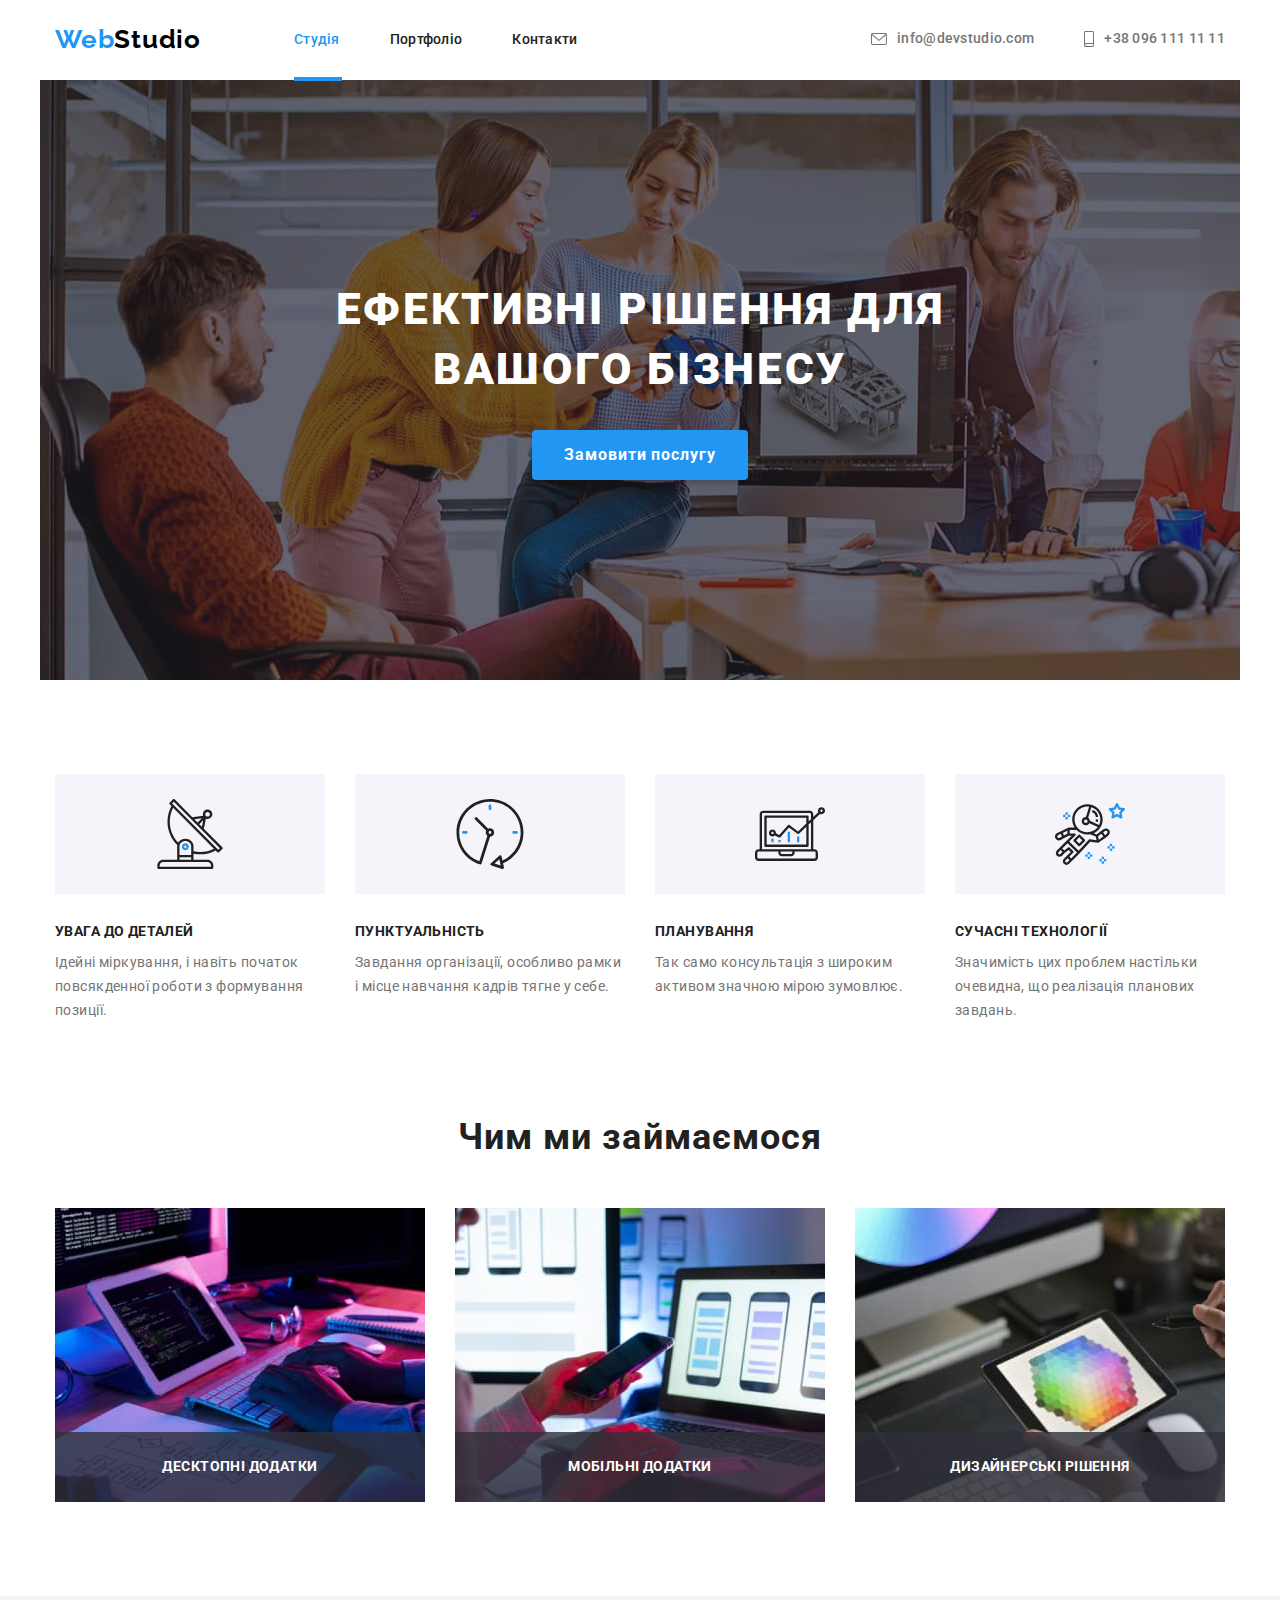
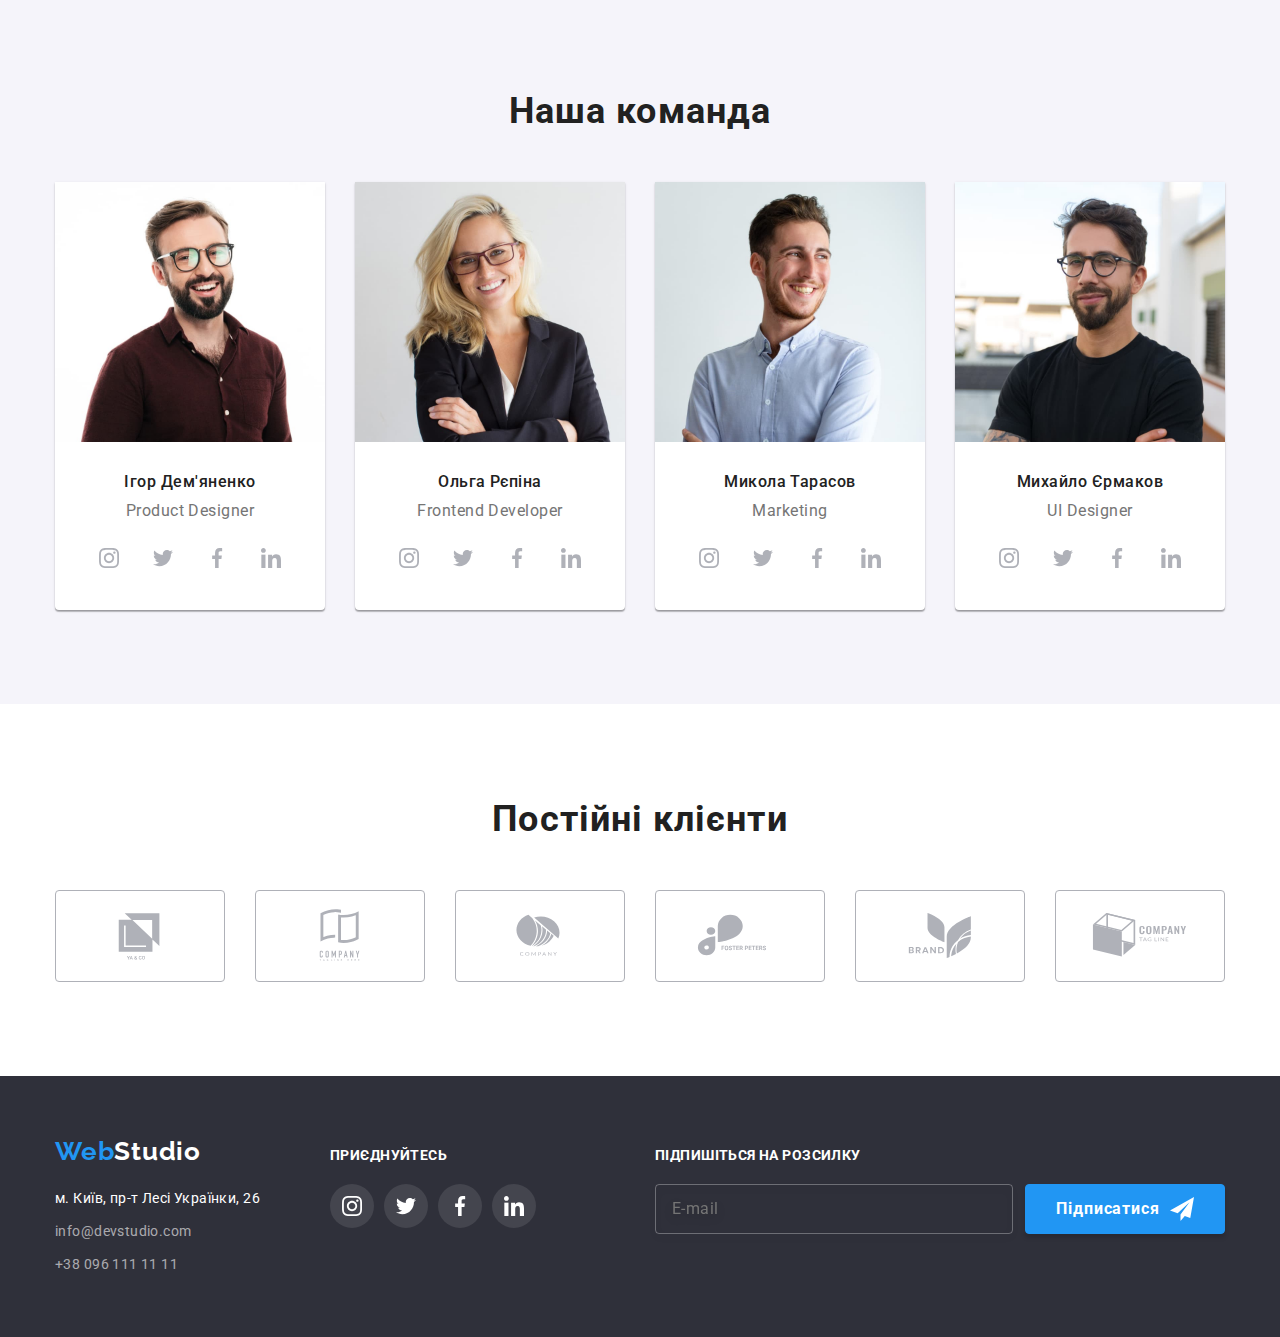
==== commit 0a23bb2c: "update" ====
--- a/index.html
+++ b/index.html
@@ -1,50 +1,49 @@
 <!DOCTYPE html>
 <html lang="uk">
 <head>
-    <meta charset="UTF-8">
-    <meta http-equiv="X-UA-Compatible" content="IE=edge">
-    <meta name="viewport" content="width=device-width, initial-scale=1.0">
+    <meta charset="UTF-8" />
+    <meta http-equiv="X-UA-Compatible" content="IE=edge" />
+    <meta name="viewport" content="width=device-width, initial-scale=1.0" />
     <title>WebStudio</title>
-    <link rel="preconnect" href="https://fonts.googleapis.com">
-    <link rel="preconnect" href="https://fonts.gstatic.com" crossorigin>
-    <link href="https://fonts.googleapis.com/css2?family=Raleway:wght@700&family=Roboto:wght@400;500;700;900&display=swap" rel="stylesheet">
-    <link rel="stylesheet" href="https://cdn.jsdelivr.net/npm/modern-normalize@1.1.0/modern-normalize.min.css">
-    <link rel="stylesheet" href="./css/mainstyles.css" />
+    <link rel="preconnect" href="https://fonts.googleapis.com" />
+    <link rel="preconnect" href="https://fonts.gstatic.com" crossorigin />
+    <link href="https://fonts.googleapis.com/css2?family=Raleway:wght@700&family=Roboto:wght@400;500;700;900&display=swap" rel="stylesheet" />
+    <link rel="stylesheet" href="https://cdn.jsdelivr.net/npm/modern-normalize@1.1.0/modern-normalize.min.css" />
+    <link rel="stylesheet" href="./css/main.min.css" />
 </head>
 <body>
 <!-- /* ===================ХЕДЕР ГОЛОВНОЇ СТОРІНКИ==================== */ -->
     <header class="header">
-        <div class="container page-header-container">
-        <nav class="page-nav">
-            <a class="head-web-studio list link" href="./index.html"><span class="first-part">Web</span><span class="second-part">Studio</span></a>
-            <ul class="navigation-menu list" >
-                <li class="menu-nav-item">
-                    <a class="menu-nav-link nav-active link" href="./index.html">Студія</a>
-                </li>
-                <li class="menu-nav-item">
-                    <a class="menu-nav-link link" href="./portofolio.html">Портфоліо</a>
-                </li>
-                <li class="menu-nav-item">
-                    <a class="menu-nav-link link" href="#Контакти">Контакти</a>
-                </li>
-               
+        <div class="container header-container">
+        <nav class="page-navigation">
+            <a class="logo list link" href="./index.html">
+                <span class="logo__first-part">Web</span><span class="logo__second-part">Studio</span></a>
+            <ul class="menu list" >
+                <li>
+                    <a class="menu__link menu__link_current link" href="./index.html">Студія</a>
+                </li>
+                <li>
+                    <a class="menu__link link" href="./portofolio.html">Портфоліо</a>
+                </li>
+                <li>
+                    <a class="menu__link link" href="#Контакти">Контакти</a>
+                </li>
             </ul>
         </nav>
             <!-- контакти -->
-                <ul class="contacts-list list">
-
-                    <li class="item-email contact-item">
-                        <a class="item-link link" href="mailto:info@devstudio.com"> 
-                            <svg aria-label="іконка контактів" class="contact-email-icon"
+                <ul class="contacts list">
+                    <li class="contacts__email-item">
+                        <a class="contacts__link link" href="mailto:info@devstudio.com"> 
+                            <svg aria-label="іконка контактів" class="contacts__email-icon"
                             width="16"
                             height="12">
                                 <use href="./images/sprite.svg#icon-envelope"></use>
                             </svg>info@devstudio.com
                         </a>
                     </li>
-                    <li class="item-tel contact-item">
-                        <a class="item-link link" href="tel:+380961111111">
-                            <svg aria-label="іконка контактів" class="contact-telephone-icon"
+                    <li class="contacts__tel-item">
+                        <a class="contacts__link link" href="tel:+380961111111">
+                            <svg aria-label="іконка контактів" class="contacts__telephone-icon"
                             width="10"
                             height="16">
                                 <use href="./images/sprite.svg#icon-smartphone"></use>
@@ -54,143 +53,142 @@
                 </ul>
         </div>
     </header>
-<!----------------========ШАПКА =============-------->
+<!----------------========HERO =============-------->
 <main>
-    <section class="section-decision">
-        <div class="container decision">
-            <h1 class="title-decision">Ефективні рішення для <br>
+    <section class="hero">
+        <div class="container hero__container">
+            <h1 class="hero__title">Ефективні рішення для <br>
                  вашого бізнесу</h1>
-                <button data-modal-open class="button-order" type="button">Замовити послугу</button>
+                <button data-modal-open class="hero__button" type="button">Замовити послугу</button>
         </div>
     </section>
 
 <!-- /* ==========ОСОБЛИВОСТІ=========================== */ -->
-    <section class="priorities section">
+    <section class="section">
         <div class="container">
-         <h2 class="head-title-priorities">Наші пріоритети</h2>
-            <ul class="priorities-list list">
-               
-                <li class="item-priorities">
-                    <div class="features-item">
+         <h2 class="priorities__head-title visually-hidden">Наші пріоритети</h2>
+            <ul class="priorities list">
+                <li class="priorities__item">
+                    <div class="priorities__item_img">
                             <svg aria-label="іконка пріоритетів" 
-                            class="features-icon">
+                            class="priorities__item_icon">
                             <use href="./images/sprite.svg#icon-antenna-1" 
                             width="70"
                             height="70"></use>
                             </svg>
                     </div>
-                    <h3 class="title">УВАГА ДО ДЕТАЛЕЙ</h3>
-                    <p class="text">Ідейні міркування, і навіть початок повсякденної роботи з формування позиції.</p>
-                </li>
-                <li class="item-priorities">
-                    <div class="features-item">
+                    <h3 class="priorities__item_title">УВАГА ДО ДЕТАЛЕЙ</h3>
+                    <p class="priorities__item_text">Ідейні міркування, і навіть початок повсякденної роботи з формування позиції.</p>
+                </li>
+                <li class="priorities__item">
+                    <div class="priorities__item_img">
                             <svg aria-label="іконка пріоритетів" 
-                            class="features-icon"
+                            class="priorities__item_icon"
                             width="70"
                             height="70">
                                 <use href="./images/sprite.svg#icon-clock-1"></use>
                             </svg>
                     </div>
-                    <h3 class="title">ПУНКТУАЛЬНІСТЬ</h3>
-                   <p class="text">Завдання організації, особливо рамки і місце навчання кадрів тягне у себе.</p>
-                </li>
-                <li class="item-priorities">
-                    <div class="features-item">
+                    <h3 class="priorities__item_title">ПУНКТУАЛЬНІСТЬ</h3>
+                   <p class="priorities__item_text">Завдання організації, особливо рамки і місце навчання кадрів тягне у себе.</p>
+                </li>
+                <li class="priorities__item">
+                    <div class="priorities__item_img">
                             <svg aria-label="іконка пріоритетів" 
-                            class="features-icon"
+                            class="priorities__item_icon"
                             width="70"
                             height="70">
                                 <use href="./images/sprite.svg#icon-diagram-1"></use>
                             </svg>
                     </div>
-                    <h3 class="title">ПЛАНУВАННЯ</h3>
-                    <p class="text">Так само консультація з широким активом значною мірою зумовлює.</p>
-                </li>
-                <li class="item-priorities">
-                    <div class="features-item">
+                    <h3 class="priorities__item_title">ПЛАНУВАННЯ</h3>
+                    <p class="priorities__item_text">Так само консультація з широким активом значною мірою зумовлює.</p>
+                </li>
+                <li class="priorities__item">
+                    <div class="priorities__item_img">
                             <svg aria-label="іконка пріоритетів" 
-                            class="features-icon"
+                            class="priorities__item_icon"
                             width="70"
                             height="70">
                                 <use href="./images/sprite.svg#icon-astronaut-1"></use>
                             </svg>
                     </div>
-                    <h3 class="title">СУЧАСНІ ТЕХНОЛОГІЇ</h3>
-                    <p class="text">Значимість цих проблем настільки очевидна, що реалізація планових завдань.</p>
+                    <h3 class="priorities__item_title">СУЧАСНІ ТЕХНОЛОГІЇ</h3>
+                    <p class="priorities__item_text">Значимість цих проблем настільки очевидна, що реалізація планових завдань.</p>
                 </li>
             </ul>
         </div>    
     </section>
 
 <!-- /* =============НАША РОБОТА=============================== */ -->
-    <section class="working section">
+    <section class="work section">
         <div class="container">
-            <h2 class="section-title">Чим ми займаємося</h2>
-            <ul class="working-list list">
+            <h2 class="section__title">Чим ми займаємося</h2>
+            <ul class="work__list list">
                 <li>
-                    <div class="working-space">
-                    <img class="working-img" src="./images/computer.jpg" alt="людина працює за комп'ютером" width="370" height="294">
-                <p class="working-text">Десктопні додатки</p></div>
+                    <div class="work__card">
+                    <img class="work__card_img" src="./images/computer.jpg" alt="людина працює за комп'ютером" width="370" height="294">
+                <p class="work__card_text">Десктопні додатки</p></div>
                 </li>
                 <li>
-                    <div class="working-space">
-                    <img class="working-img" src="./images/tablet.jpg" alt="людина працює за комп'ютером з телефоном" width="370" height="294">
-                <p class="working-text">Мобільні додатки</p></div>
+                    <div class="work__card">
+                    <img class="work__card_img" src="./images/tablet.jpg" alt="людина працює за комп'ютером з телефоном" width="370" height="294">
+                <p class="work__card_text">Мобільні додатки</p></div>
                 </li>
                 <li>
-                    <div class="working-space">
-                    <img class="working-img" src="./images/telephone.jpg" alt="людина працює з графічним планшетом" width="370" height="294">
-                <p class="working-text">Дизайнерські рішення</p></div>
+                    <div class="work__card">
+                    <img class="work__card_img" src="./images/telephone.jpg" alt="людина працює з графічним планшетом" width="370" height="294">
+                <p class="work__card_text">Дизайнерські рішення</p></div>
                 </li>
             </ul>
         </div>
     </section>
 <!-- /* ==================КОМАНДА===================*/ -->
-    <section class="team-space section">
+    <section class="section-team section">
         <div class="container">
-            <h2 class="section-title">Наша команда</h2>
-        <ul class="team-list list">
-            <li  class="card">
+            <h2 class="section__title">Наша команда</h2>
+        <ul class="team__list list">
+            <li  class="team__list_item">
                     <img src="./images/person4.jpg" 
                     alt="Ігор Дем'яненко">
-                <div class="info-team">
-                        <h3 class="name"> Ігор Дем'яненко </h3>
-                        <p class="position" lang="en">Product Designer</p>
-                    <ul class="social-list list">
-                        <li class="social-list-item">
-                            <a href="" class="social-link-item link">
+                <div class="team__list_card">
+                        <h3 class="card__name"> Ігор Дем'яненко </h3>
+                        <p class="card__position" lang="en">Product Designer</p>
+                    <ul class="social list">
+                        <li class="social__item">
+                            <a href="" class="social__link link">
                                 <svg aria-label="іконка-інстаграму" 
-                                class="social-icon"
+                                class="social__link_icon"
                                 >
                                 <use href="./images/sprite.svg#icon-instagram-2" width="20"
                                 height="20"></use>
                                 </svg>
                             </a>
                         </li>
-                        <li class="social-list-item">
-                            <a href="" class="social-link-item link">
+                        <li class="social__item">
+                            <a href="" class="social__link link">
                                 <svg aria-label="іконка-твітеру" 
-                                class="social-icon"
+                                class="social__link_icon"
                                 width="20"
                                 height="20">
                                 <use href="./images/sprite.svg#icon-twitter-1"></use>
                                 </svg>
                             </a>
                         </li>
-                        <li class="social-list-item">
-                            <a href="" class="social-link-item link">
+                        <li class="social__item">
+                            <a href="" class="social__link link">
                                 <svg aria-label="іконка-фейсбуку" 
-                                class="social-icon"
+                                class="social__link_icon"
                                 width="20"
                                 height="20">
                                 <use href="./images/sprite.svg#icon-facebook-1"></use>
                                 </svg>
                             </a>
                         </li>
-                        <li class="social-list-item">
-                            <a href="" class="social-link-item link">
+                        <li class="social__item">
+                            <a href="" class="social__link link">
                                 <svg aria-label="іконка-лінкедін" 
-                                class="social-icon"
+                                class="social__link_icon"
                                 width="20"
                                 height="20">
                                 <use href="./images/sprite.svg#icon-linkedin-1"></use>
@@ -202,142 +200,154 @@
                     
                 </li>
 
-            <li class="card">
+            <li class="team__list_item">
                     <img src="./images/person1.jpg" 
                     alt="Ольга Рєпіна">
-                <div class="info-team">
-                        <h3 class="name">Ольга Рєпіна</h3> 
-                        <p class="position" lang="en">Frontend Developer</p>
-                    <ul class="social-list list">
-                        <li class="social-list-item link">
-                            <a href="" class="social-link-item">
-                                <svg aria-label="іконка-інстаграму" class="social-icon"
-                                width="20"
-                                height="20">
-                                <use href="./images/sprite.svg#icon-instagram-2"></use>
-                                </svg>
-                            </a>
-                        </li>
-                        <li class="social-list-item">
-                            <a href="" class="social-link-item link">
-                                <svg aria-label="іконка-твітеру" class="social-icon"
-                                width="20"
-                                height="20">
-                                <use href="./images/sprite.svg#icon-twitter-1"></use>
-                                </svg>
-                            </a>
-                        </li>
-                        <li class="social-list-item">
-                            <a href="" class="social-link-item link">
-                                <svg aria-label="іконка-фейсбуку" class="social-icon"
-                                width="20"
-                                height="20">
-                                <use href="./images/sprite.svg#icon-facebook-1"></use>
-                                </svg>
-                            </a>
-                        </li>
-                        <li class="social-list-item">
-                            <a href="" class="social-link-item link">
-                                <svg aria-label="іконка-лінкедін" class="social-icon"
-                                width="20"
-                                height="20">
-                                <use href="./images/sprite.svg#icon-linkedin-1"></use>
-                                </svg>  
-                            </a>
-                        </li>
-                    </ul>
+                <div class="team__list_card ">
+                        <h3 class="card__name">Ольга Рєпіна</h3> 
+                        <p class="card__position" lang="en">Frontend Developer</p>
+                        <ul class="social list">
+                            <li class="social__item">
+                                <a href="" class="social__link link">
+                                    <svg aria-label="іконка-інстаграму" 
+                                    class="social__link_icon"
+                                    >
+                                    <use href="./images/sprite.svg#icon-instagram-2" width="20"
+                                    height="20"></use>
+                                    </svg>
+                                </a>
+                            </li>
+                            <li class="social__item">
+                                <a href="" class="social__link link">
+                                    <svg aria-label="іконка-твітеру" 
+                                    class="social__link_icon"
+                                    width="20"
+                                    height="20">
+                                    <use href="./images/sprite.svg#icon-twitter-1"></use>
+                                    </svg>
+                                </a>
+                            </li>
+                            <li class="social__item">
+                                <a href="" class="social__link link">
+                                    <svg aria-label="іконка-фейсбуку" 
+                                    class="social__link_icon"
+                                    width="20"
+                                    height="20">
+                                    <use href="./images/sprite.svg#icon-facebook-1"></use>
+                                    </svg>
+                                </a>
+                            </li>
+                            <li class="social__item">
+                                <a href="" class="social__link link">
+                                    <svg aria-label="іконка-лінкедін" 
+                                    class="social__link_icon"
+                                    width="20"
+                                    height="20">
+                                    <use href="./images/sprite.svg#icon-linkedin-1"></use>
+                                    </svg>  
+                                </a>
+                            </li>
+                        </ul>
                 </div>
             </li>
-            <li class="card">
+            <li class="team__list_item">
                     <img src="./images/person2.jpg" 
                     alt="Микола Тарасов">
-                <div class="info-team">
-                        <h3 class="name">Микола Тарасов</h3>
-                        <p class="position" lang="en">Marketing</p>
-                    <ul class="social-list list">
-                        <li class="social-list-item">
-                            <a href="" class="social-link-item link">
-                                <svg aria-label="іконка-інстаграму" class="social-icon"
-                                width="20"
-                                height="20">
-                                <use href="./images/sprite.svg#icon-instagram-2"></use>
-                                </svg>
-                            </a>
-                        </li>
-                        <li class="social-list-item">
-                            <a href="" class="social-link-item link">
-                                <svg aria-label="іконка-твітеру" class="social-icon"
-                                width="20"
-                                height="20">
-                                <use href="./images/sprite.svg#icon-twitter-1"></use>
-                                </svg>
-                            </a>
-                        </li>
-                        <li class="social-list-item">
-                            <a href="" class="social-link-item link">
-                                <svg aria-label="іконка-фейсбуку" class="social-icon"
-                                width="20"
-                                height="20">
-                                <use href="./images/sprite.svg#icon-facebook-1"></use>
-                                </svg>
-                            </a>
-                        </li>
-                        <li class="social-list-item">
-                            <a href="" class="social-link-item link">
-                                <svg aria-label="іконка-лінкедін" class="social-icon"
-                                width="20"
-                                height="20">
-                                <use href="./images/sprite.svg#icon-linkedin-1"></use>
-                                </svg>  
-                            </a>
-                        </li>
-                    </ul>
+                <div class="team__list_card">
+                        <h3 class="card__name">Микола Тарасов</h3>
+                        <p class="card__position" lang="en">Marketing</p>
+                        <ul class="social list">
+                            <li class="social__item">
+                                <a href="" class="social__link link">
+                                    <svg aria-label="іконка-інстаграму" 
+                                    class="social__link_icon"
+                                    >
+                                    <use href="./images/sprite.svg#icon-instagram-2" width="20"
+                                    height="20"></use>
+                                    </svg>
+                                </a>
+                            </li>
+                            <li class="social__item">
+                                <a href="" class="social__link link">
+                                    <svg aria-label="іконка-твітеру" 
+                                    class="social__link_icon"
+                                    width="20"
+                                    height="20">
+                                    <use href="./images/sprite.svg#icon-twitter-1"></use>
+                                    </svg>
+                                </a>
+                            </li>
+                            <li class="social__item">
+                                <a href="" class="social__link link">
+                                    <svg aria-label="іконка-фейсбуку" 
+                                    class="social__link_icon"
+                                    width="20"
+                                    height="20">
+                                    <use href="./images/sprite.svg#icon-facebook-1"></use>
+                                    </svg>
+                                </a>
+                            </li>
+                            <li class="social__item">
+                                <a href="" class="social__link link">
+                                    <svg aria-label="іконка-лінкедін" 
+                                    class="social__link_icon"
+                                    width="20"
+                                    height="20">
+                                    <use href="./images/sprite.svg#icon-linkedin-1"></use>
+                                    </svg>  
+                                </a>
+                            </li>
+                        </ul>
                 </div>
             </li>
-            <li class="card">
+            <li class="team__list_item">
                     <img src="./images/person3.jpg" 
                     alt="Михайло Єрмаков">
-                <div class="info-team">
-                        <h3 class="name">Михайло Єрмаков</h3>
-                        <p class="position" lang="en">UI Designer</p>
-                    <ul class="social-list list">
-                        <li class="social-list-item">
-                            <a href="" class="social-link-item link">
-                                <svg aria-label="іконка-інстаграму" class="social-icon"
-                                width="20"
-                                height="20">
-                                <use href="./images/sprite.svg#icon-instagram-2"></use>
-                                </svg>
-                            </a>
-                        </li>
-                        <li class="social-list-item">
-                            <a href="" class="social-link-item link">
-                                <svg aria-label="іконка-твітеру" class="social-icon"
-                                width="20"
-                                height="20">
-                                <use href="./images/sprite.svg#icon-twitter-1"></use>
-                                </svg>
-                            </a>
-                        </li>
-                         <li class="social-list-item">
-                            <a href="" class="social-link-item link">
-                                <svg aria-label="іконка-фейсбуку" class="social-icon"
-                                width="20"
-                                height="20">
-                                <use href="./images/sprite.svg#icon-facebook-1"></use>
-                                </svg>
-                            </a>
-                        </li>
-                        <li class="social-list-item">
-                            <a href="" class="social-link-item link">
-                                <svg aria-label="іконка-лінкедін" class="social-icon"
-                                width="20"
-                                height="20">
-                                <use href="./images/sprite.svg#icon-linkedin-1"></use>
-                                </svg>  
-                            </a>
-                        </li>
-                    </ul>
+                <div class="team__list_card">
+                        <h3 class="card__name">Михайло Єрмаков</h3>
+                        <p class="card__position" lang="en">UI Designer</p>
+                        <ul class="social list">
+                            <li class="social__item">
+                                <a href="" class="social__link link">
+                                    <svg aria-label="іконка-інстаграму" 
+                                    class="social__link_icon"
+                                    >
+                                    <use href="./images/sprite.svg#icon-instagram-2" width="20"
+                                    height="20"></use>
+                                    </svg>
+                                </a>
+                            </li>
+                            <li class="social__item">
+                                <a href="" class="social__link link">
+                                    <svg aria-label="іконка-твітеру" 
+                                    class="social__link_icon"
+                                    width="20"
+                                    height="20">
+                                    <use href="./images/sprite.svg#icon-twitter-1"></use>
+                                    </svg>
+                                </a>
+                            </li>
+                            <li class="social__item">
+                                <a href="" class="social__link link">
+                                    <svg aria-label="іконка-фейсбуку" 
+                                    class="social__link_icon"
+                                    width="20"
+                                    height="20">
+                                    <use href="./images/sprite.svg#icon-facebook-1"></use>
+                                    </svg>
+                                </a>
+                            </li>
+                            <li class="social__item">
+                                <a href="" class="social__link link">
+                                    <svg aria-label="іконка-лінкедін" 
+                                    class="social__link_icon"
+                                    width="20"
+                                    height="20">
+                                    <use href="./images/sprite.svg#icon-linkedin-1"></use>
+                                    </svg>  
+                                </a>
+                            </li>
+                        </ul>
                 </div>  
                     
             </li>
@@ -348,20 +358,20 @@
 <!-- ================ПОСТІЙНІ КЛІЄНТИ========================== -->
 <section class="section">
     <div class="container">
-        <h2 class="section-title">Постійні клієнти</h2>
-        <ul class="customer-list list">
-            <li class="customer-list-item">
-                <a class="customer-link-item link" href="">
-                    <svg aria-label="іконки постійних клієнтів" class="customer-icon"
+        <h2 class="section__title">Постійні клієнти</h2>
+        <ul class="customer__list list">
+            <li class="customer__item">
+                <a class="customer__link link" href="">
+                    <svg aria-label="іконки постійних клієнтів" class="customer__icon"
                     width="106"
                     height="60">
                         <use href="./images/sprite.svg#icon-Logo"></use>
                     </svg>
                 </a>
             </li>
-            <li class="customer-list-item">
-                <a class="customer-link-item link" href="">
-                <svg aria-label="іконки постійних клієнтів" class="customer-icon"
+            <li class="customer__item">
+                <a class="customer__link link" href="">
+                <svg aria-label="іконки постійних клієнтів" class="customer__icon"
                 width="106"
                     height="60">
                     <use href="./images/sprite.svg#icon-Logo-1"></use>
@@ -369,9 +379,9 @@
                 </a>
 
             </li>
-            <li class="customer-list-item">    
-                <a class="customer-link-item link" href="">
-                <svg aria-label="іконки постійних клієнтів" class="customer-icon"
+            <li class="customer__item">    
+                <a class="customer__link link" href="">
+                <svg aria-label="іконки постійних клієнтів" class="customer__icon"
                 width="106"
                 height="60">
                     <use href="./images/sprite.svg#icon-Logo-2"></use>
@@ -379,9 +389,9 @@
                 </a>
 
             </li>
-            <li class="customer-list-item">
-                <a class="customer-link-item link" href="">
-                <svg aria-label="іконки постійних клієнтів" class="customer-icon"
+            <li class="customer__item">
+                <a class="customer__link link" href="">
+                <svg aria-label="іконки постійних клієнтів" class="customer__icon"
                 width="106"
                 height="60">
                     <use href="./images/sprite.svg#icon-Logo-3"></use>
@@ -389,9 +399,9 @@
                 </a>
 
             </li>
-            <li class="customer-list-item">
-                <a class="customer-link-item link" href="">
-                <svg aria-label="іконки постійних клієнтів" class="customer-icon"
+            <li class="customer__item">
+                <a class="customer__link link" href="">
+                <svg aria-label="іконки постійних клієнтів" class="customer__icon"
                 width="106"
                     height="60">
                     <use href="./images/sprite.svg#icon-Logo-4"></use>
@@ -399,9 +409,9 @@
                 </a>
 
             </li>
-            <li class="customer-list-item">
-                <a class="customer-link-item link" href="">
-                <svg aria-label="іконки постійних клієнтів" class="customer-icon"
+            <li class="customer__item">
+                <a class="customer__link link" href="">
+                <svg aria-label="іконки постійних клієнтів" class="customer__icon"
                 width="106"
                     height="60">
                     <use href="./images/sprite.svg#icon-Logo-5"></use>
@@ -416,55 +426,55 @@
 </main>
 <!-- /* ==============ФУТЕР================================ */-->
     <footer class="footer">
-        <div class="container footer-block">
-            <address class="fotter-a">
-                <a class="footer-web-studio link" href="./index.html"><span class="f-first-part">Web</span><span class="f-second-part">Studio</span></a>
-                <ul class="f-contact-list list">
-                    <li class="f-contact">
-                        <a class=" geo link" href="https://goo.gl/maps/CPtrU1FHBa2aNyZL9" target="_blank" rel="noopener noreferrer nofollow">м. Київ, пр-т Лесі Українки, 26</a>
+        <div class="container footer__container">
+            <address class="footer__address">
+                <a class="footer-logo link" href="./index.html"><span class="logo__first-part">Web</span><span class="footer-logo__second-part">Studio</span></a>
+                <ul class="footer__contacts list">
+                    <li class="footer__contacts_item">
+                        <a class="footer__geo link" href="https://goo.gl/maps/CPtrU1FHBa2aNyZL9" target="_blank" rel="noopener noreferrer nofollow">м. Київ, пр-т Лесі Українки, 26</a>
                     </li>
-                    <li class="f-contact">
-                        <a class=" bottom-contacts link" href="malito:info@devstudio.com">info@devstudio.com</a>
+                    <li class="footer__contacts_item">
+                        <a class="footer__contacts_link link" href="malito:info@devstudio.com">info@devstudio.com</a>
                     </li>
-                    <li class="f-contact">
-                        <a class=" bottom-contacts link" href="tel:+380961111111">+38 096 111 11 11</a>
+                    <li class="footer__contacts_item">
+                        <a class="footer__contacts_link link" href="tel:+380961111111">+38 096 111 11 11</a>
                     </li>
             
                 </ul>
             </address>
-         <div class="social-media">
-            <h3 class="social-title">Приєднуйтесь</h3>
-            <ul class="footer-social-list list">
-                <li class="footer-social-list-item">
-                    <a href="" class="footer-social-link-item link">
-                        <svg aria-label="іконка-інстаграму" class="footer-social-icon"
+         <div>
+            <h3 class="footer__social_title">Приєднуйтесь</h3>
+            <ul class="footer__social_list list">
+                <li class="footer__social_item">
+                    <a href="" class="footer__social_link link">
+                        <svg aria-label="іконка-інстаграму" class="footer__social_icon"
                         width="20"
                         height="20">
                         <use href="./images/sprite.svg#icon-instagram-2"></use>
                         </svg>
                     </a>
                 </li>
-                <li class="footer-social-list-item">
-                    <a href="" class="footer-social-link-item link">
-                        <svg aria-label="іконка-твітеру" class="footer-social-icon" 
+                <li class="footer__social_item">
+                    <a href="" class="footer__social_link link">
+                        <svg aria-label="іконка-твітеру" class="footer__social_icon" 
                         width="20"
                         height="20">
                         <use href="./images/sprite.svg#icon-twitter-1"></use>
                         </svg>
                     </a>
                 </li>
-                 <li class="footer-social-list-item">
-                    <a href="" class="footer-social-link-item link">
-                        <svg aria-label="іконка-фейсбуку" class="footer-social-icon" 
+                 <li class="footer__social_item">
+                    <a href="" class="footer__social_link link">
+                        <svg aria-label="іконка-фейсбуку" class="footer__social_icon" 
                         width="20"
                         height="20">
                         <use href="./images/sprite.svg#icon-facebook-1"></use>
                         </svg>
                     </a>
                 </li>
-                <li class="footer-social-list-item">
-                    <a href="" class="footer-social-link-item link">
-                        <svg aria-label="іконка-лінкедін" class="footer-social-icon"
+                <li class="footer__social_item">
+                    <a href="" class="footer__social_link link">
+                        <svg aria-label="іконка-лінкедін" class="footer__social_icon"
                         width="20"
                         height="20">
                         <use href="./images/sprite.svg#icon-linkedin-1"></use>
@@ -473,18 +483,18 @@
                 </li>
             </ul>
             </div>
-            <div class="subscribtion">
-                    <p class="title-subscribtion">Підпишіться на розсилку</p>
-                    <form class="form-subscribtion">
-                        <label class="form-field-subscr">
+            <div class="subscription">
+                    <p class="subscription__title">Підпишіться на розсилку</p>
+                    <form class="subscription__form">
+                        <label>
                             <input type="email"
-                            class="input-subscr"
+                            class="subscription__input"
                             placeholder="E-mail"
                             required>
                         </label>
-                        <button class="btn-subscr" type="submit">
+                        <button class="subscription__button" type="submit">
                                 Підписатися 
-                                <svg class="icon-subscr">
+                                <svg class="subscription__button_icon">
                                     <use href="./images/sprite.svg#icon-send" ></use>
                                 </svg>
                         </button>
@@ -494,40 +504,40 @@
     </footer>
     <div class="backdrop is-hidden" data-modal>
         <div class="modal">
-            <button type="button" class="modal-close-btn" data-modal-close>
-                <svg class="modal-close-icon" width="18" height="18">
-                    <use class="icon-close" 
+            <button type="button" class="modal__close_btn" data-modal-close>
+                <svg class="modal__close_icon" width="18" height="18">
+                    <use class="close_icon" 
                     href="./images/sprite.svg#icon-close-black"  ></use>
                 </svg>
             </button>
-            <p class="modal-form-title">Залиште свої дані, ми вам передзвонимо</p>
-            <form  class="modal-form">
-                <label  class="modal-form-field">
-                    <span class="modal-tip">Ім'я</span>
-                    <span class="modal-form-input-wrapper">
+            <p class="modal__form_title">Залиште свої дані, ми вам передзвонимо</p>
+            <form  class="modal__form">
+                <label  class="modal__form_field">
+                    <span class="modal__tip">Ім'я</span>
+                    <span class="modal__form_input_wrapper">
                         <input type="text" 
-                        class="modal-input" 
+                        class="modal__input" 
                         required
                         pattern="[a-zA-Zа-яА-ЯіІїЇ]+" 
                         name="user-name">
                         <svg aria-label="Модальна іконка форми" 
-                        class="modal-input-icon"
+                        class="modal__input_icon"
                         width="18"
                         height="18">
                             <use href="./images/sprite.svg#icon-person-black" ></use>
                         </svg>
                 </span>
                 </label>
-                <label  class="modal-form-field">
-                    <span class="modal-tip">Телефон</span>
-                    <span class="modal-form-input-wrapper"> 
+                <label  class="modal__form_field">
+                    <span class="modal__tip">Телефон</span>
+                    <span class="modal__form_input_wrapper"> 
                         <input type="tel" 
-                        class="modal-input" 
+                        class="modal__input" 
                         required pattern="[0-9]{3}-[0-9]{3}-[0-9]{2}-[0-9]{2}"
                         name="user-phone"
                         title="xxx-xxx-xx-xx">
                         <svg aria-label="Модальна іконка форми" 
-                        class="modal-input-icon"
+                        class="modal__input_icon"
                         width="18"
                         height="18">
                             <use href="./images/sprite.svg#icon-phone-black"></use>
@@ -535,14 +545,14 @@
                     </span>
                 </label>  
                 
-                <label  class="modal-form-field">
-                    <span class="modal-tip">Пошта</span>
-                    <span class="modal-form-input-wrapper">
+                <label  class="modal__form_field">
+                    <span class="modal__tip">Пошта</span>
+                    <span class="modal__form_input_wrapper">
                         <input type="email"
-                        class="modal-input"
+                        class="modal__input"
                         name="user-email">
                         <svg aria-label="Модальна іконка форми"
-                        class="modal-input-icon"
+                        class="modal__input_icon"
                         width="18"
                         height="18">
                             <use href="./images/sprite.svg#icon-email-black"></use>
@@ -550,27 +560,27 @@
                     </span>
                     
                 </label>
-                <label  class="modal-form-field">
-                    <span class="modal-tip">Коментар</span>
+                <label  class="modal__form_field">
+                    <span class="modal__tip">Коментар</span>
                     <textarea name="user-message"  
-                    class="modal-form-message"
+                    class="modal__form_message"
                     placeholder="Введіть текст" ></textarea>
                 </label>
-                <label  class="modal-form-checkbox-field">
+                <label  class="modal__form_checkbox_field">
                     <input type="checkbox" 
                     name="user-policy"
-                    class="modal-input-checkbox" required>
-                    <svg class="checkbox-icon"
+                    class="modal__input_checkbox" required>
+                    <svg class="checkbox_icon"
                     aria-label="Галочка для чекбокса">
-                        <use class="check-icon-mark"
+                        <use class="checkbox__icon_mark"
                         href="./images/sprite.svg#icon-icon-check">
 
                         </use>
                     </svg>
                     Погоджуюся з розсилкою та приймаю 
-                    <a class="modal-input-chexbox-link" href="">Умови договору</a> 
+                    <a class="modal__input_checkbox_link" href="">Умови договору</a> 
                 </label>
-                <button type="submit" class="modal-form-submit">Відправити</button>
+                <button type="submit" class="modal__button">Відправити</button>
             </form>
         </div>
     </div>
--- a/css/main.min.css
+++ b/css/main.min.css
@@ -0,0 +1 @@
+:root{--primary-font: "Roboto", sans-serif;--secondary-font: "Raleway", sans-serif;--color-white: #ffff;--color-light-blue: #2196F3;--color-dark-blue: #188CE8;--color-dark: #212121;--color-light-grey: #757575;--color-dark-grey: #2F303A;--letter-spacing-normal: 0.03em;--color-social-icon: #AFB1B8;--transition-dur-and-func: 250ms linear}.visually-hidden{position:absolute;white-space:nowrap;width:1px;height:1px;overflow:hidden;border:0;padding:0;clip:rect(0 0 0 0);clip-path:inset(50%);margin:-1px}.link{text-decoration:none}.list{list-style:none}img{display:block;max-width:100%;height:auto}button{cursor:pointer}h1,h2,h3,h4,p{margin-top:0;margin-bottom:0}ul{margin-top:0;margin-bottom:0;padding-left:0}body{font-family:var(--primary-font)}.container{width:1200px;margin-left:auto;margin-right:auto;padding-left:15px;padding-right:15px}.section{padding-top:94px;padding-bottom:94px}.header{background-color:var(--color-white);padding-top:24px;padding-bottom:25px}.header-container{display:flex;align-items:center;justify-content:space-between}.page-navigation{display:flex;align-items:center}.menu{display:flex;column-gap:50px}.menu__link{font-family:var(--primary-font);font-weight:500;font-size:14px;line-height:1,14;letter-spacing:.02em;color:var(--color-dark);transition:color var(--transition-dur-and-func)}.menu__link:hover,.menu__link:focus{color:var(--color-dark-blue)}.subscription{margin-left:auto}.subscription__title{font-weight:700;font-size:14px;line-height:1.14;letter-spacing:var(--letter-spacing-normal);text-transform:uppercase;color:var(--color-white);margin-bottom:20px}.subscription__form{display:flex}.subscription__input{font-weight:400;font-size:16px;line-height:1.25;display:flex;align-items:center;min-width:358px;min-height:50px;letter-spacing:var(--letter-spacing-normal);color:rgba(255,255,255,.6);background-color:rgba(0,0,0,0);border:1px solid rgba(255,255,255,.3);filter:drop-shadow(0px 4px 4px rgba(0, 0, 0, 0.15));border-radius:4px;padding-left:16px}.subscription__button{font-weight:700;font-size:16px;line-height:1.88;display:flex;justify-content:center;align-items:center;background:var(--color-light-blue);box-shadow:0px 4px 4px rgba(0,0,0,.15);border-radius:4px;min-width:200px;min-height:50px;border:1px solid var(--color-light-blue);margin-left:12px;letter-spacing:.06em;color:var(--color-white);transition:background-color var(--transition-dur-and-func)}.subscription__button:hover,.subscription__button:focus{background-color:var(--color-dark-blue)}.subscription__button_icon{width:24px;height:24px;margin-left:10px}.social{display:flex;justify-content:center;column-gap:10px;margin-top:16px}.social__link{display:flex;align-items:center;justify-content:center;width:44px;height:44px;border-radius:50%;background-color:var(--color-white);fill:var(--color-social-icon);transition:background-color var(--transition-dur-and-func)}.social__link:hover,.social__link:focus{background-color:var(--color-light-blue)}.social__link_icon{width:20px;height:20px;transition:fill var(--transition-dur-and-func)}.social__link:hover .social__link_icon,.social__link:focus .social__link_icon{fill:var(--color-white)}.section__title{font-weight:700;font-size:36px;line-height:1.17;text-align:center;letter-spacing:var(--letter-spacing-normal);color:var(--color-dark);margin-bottom:50px}.modal{position:absolute;top:50%;left:50%;transform:translate(-50%, -50%);width:528px;padding:40px;background-color:var(--color-white)}.modal__form{display:flex;flex-direction:column}.modal__form_field{margin-bottom:10px}.modal__close_btn{position:absolute;top:8px;right:8px;display:flex;align-items:center;justify-content:center;width:30px;height:30px;background-color:var(--color-white);border:1px solid rgba(0,0,0,.1);border-radius:50%;padding:0;transition:fill var(--transition-dur-and-func)}.modal__input_icon{transition:fill var(--transition-dur-and-func)}.modal__close_btn:hover .modal__input_icon,.modal__close_btn:focus .modal__input_icon{fill:var(--color-light-blue)}.modal__form_title{font-weight:700;font-size:20px;line-height:1,15;text-align:center;letter-spacing:var(--letter-spacing-normal);color:var(--color-dark);margin-bottom:12px}.modal__tip{font-weight:400;font-size:12px;line-height:1,17;letter-spacing:.01em;color:var(--color-light-grey);display:block;margin-bottom:4px}.modal__form_input_wrapper{position:relative}.modal__input{font-size:12px;width:100%;height:40px;border:1px solid rgba(33,33,33,.2);border-radius:4px;padding-left:42px;cursor:text;transition:border-color var(--transition-dur-and-func)}.modal__input:focus,.modal__input:hover{border-color:var(--color-light-blue);outline:none}.modal__input_icon{display:block;width:18px;height:18px;position:absolute;top:50%;left:12px;transform:translateY(-50%);transition:fill var(--transition-dur-and-func)}.modal__input:focus+.modal__input_icon{fill:var(--color-light-blue)}.modal__input:hover+.modal__input_icon{fill:var(--color-light-blue)}.modal__form_message{width:100%;height:120px;border:1px solid rgba(33,33,33,.2);border-radius:4px;padding:12px 16px;resize:none;margin-bottom:20px;transition:border-color var(--transition-dur-and-func);font-size:12px}.modal__form_message:hover,.modal__form_message:focus{border-color:var(--color-dark-blue);outline:none}.modal__form_checkbox_field{font-weight:400;font-size:14px;line-height:1.71;letter-spacing:var(--letter-spacing-normal);color:var(--color-light-grey);margin-bottom:30px;display:flex;align-self:baseline;padding-left:12px}.modal__input_checkbox{appearance:none;position:absolute}.modal__input_checkbox .modal__input_checkbox_link{color:var(--color-light-blue)}.modal__input_checkbox .checkbox_icon{width:16px;height:15px;border:2px solid var(--color-dark);border-radius:2px;cursor:pointer;margin-right:6px}.modal__input_checkbox:focus+.modal__input_checkbox .checkbox_icon{border-color:var(--color-light-blue)}.modal__input_checkbox:checked+.modal__input_checkbox .checkbox_icon{border-color:var(--color-light-blue)}.checkbox__icon_mark{display:none}.modal__input_checkbox:checked+.checkbox_icon .checkbox__icon_mark{display:block}.modal__button{font-weight:700;font-size:16px;line-height:1.88;letter-spacing:.06em;color:var(--color-white);background-color:var(--color-light-blue);min-width:200px;min-height:50px;box-shadow:0px 4px 4px rgba(0,0,0,.15);border-radius:4px;border:none;transition:background-color var(--transition-dur-and-func);align-self:center}.modal__button:hover,.modal__button:focus{background-color:var(--color-dark-blue)}.logo{font-family:var(--secondary-font);font-weight:700;font-size:26px;line-height:1.19;font-style:normal;letter-spacing:var(--letter-spacing-normal);margin-right:93px}.logo__first-part{color:var(--color-light-blue)}.logo__second-part{color:#000}.footer-logo{font-family:var(--secondary-font);font-weight:700;font-size:26px;line-height:1.19;display:inline-block;letter-spacing:var(--letter-spacing-normal);margin-bottom:20px}.footer-logo__second-part{color:var(--color-white)}.footer{background-color:var(--color-dark-grey);padding-top:60px;padding-bottom:60px;display:flex}.footer__container{display:flex;align-items:baseline}.footer__address{font-family:var(--primary-font);font-style:normal;margin-right:70px}.footer__contacts{display:inline}.footer__contacts_item:not(:last-child){margin-bottom:9px}.footer__geo{font-weight:400;font-size:14px;line-height:1.71;letter-spacing:var(--letter-spacing-normal);transition:color var(--transition-dur-and-func);color:var(--color-white)}.footer__geo:hover{color:var(--color-dark-blue)}.footer__geo:focus{color:var(--color-dark-blue)}.footer__contacts_link{font-weight:400;font-size:14px;line-height:1.71;letter-spacing:var(--letter-spacing-normal);transition:color var(--transition-dur-and-func);color:rgba(255,255,255,.6)}.footer__contacts_link:hover{color:var(--color-dark-blue)}.footer__contacts_link:focus{color:var(--color-dark-blue)}.footer__social_title{font-family:var(--primary-font);font-weight:700;font-size:14px;line-height:1.14;letter-spacing:var(--letter-spacing-normal);text-transform:uppercase;color:#fff;margin-bottom:20px}.footer__social_list{display:flex;column-gap:10px}.footer__social_link{display:flex;align-items:center;justify-content:center;width:44px;height:44px;border-radius:50%;background-color:var(--color-dark-grey);background:rgba(255,255,255,.1);fill:var(--color-white);transition:background-color var(--transition-dur-and-func)}.footer__social_link:hover,.footer__social_link:focus{background-color:var(--color-light-blue)}.footer__social_icon{width:20px;height:20px;transition:fill var(--transition-dur-and-func)}.footer__social_link:hover .footer__social_icon,.footer__social_link:focus .footer__social_icon{fill:var(--color-white)}.contacts{display:flex}.contacts__email-item{margin-right:50px}.contacts__link{font-family:var(--primary-font);font-weight:500;font-size:14px;line-height:1.14;display:flex;align-items:center;color:var(--color-light-grey);letter-spacing:.02em;transition:color var(--transition-dur-and-func)}.contacts__link:hover,.contacts__link:focus{color:var(--color-dark-blue)}.contacts__link:hover .contacts__email-icon,.contacts__link:focus .contacts__email-icon{fill:var(--color-light-blue)}.contacts__link:hover .contacts__telephone-icon,.contacts__link:focus .contacts__telephone-icon{fill:var(--color-light-blue)}.contacts__email-icon{fill:var(--color-light-grey);margin-right:10px;transition:fill var(--transition-dur-and-func);width:16px;height:12px}.contacts__telephone-icon{fill:var(--color-light-grey);margin-right:10px;transition:fill var(--transition-dur-and-func);width:10px;height:16px}.backdrop{position:fixed;top:0;left:0;width:100%;height:100%;background-color:rgba(0,0,0,.2);z-index:100;transition:visibility 250ms ease,opacity 250ms ease}.backdrop.is-hidden{visibility:hidden;opacity:0;pointer-events:none}.menu__link_current{color:var(--color-light-blue)}.menu__link_current::after{content:"";position:absolute;display:block;height:4px;background:var(--color-light-blue);margin-left:auto;margin-right:auto;margin-top:28px;width:48px}.menu__link_portfolio_current{color:var(--color-light-blue)}.menu__link_portfolio_current::after{content:"";position:absolute;display:block;height:4px;background:var(--color-light-blue);margin-left:auto;margin-right:auto;margin-top:28px;width:78px}.hero__container{color:var(--color-white);font-family:var(--primary-font);padding-top:200px;padding-bottom:200px;display:block;text-align:center;background-image:linear-gradient(rgba(47, 48, 58, 0.4), rgba(47, 48, 58, 0.4)),url("../images/background-header.jpg");background-size:cover;background-color:var(--color-dark-grey);max-width:1600px;margin:0 auto}.hero__title{font-weight:900;font-size:44px;line-height:1.36;letter-spacing:.06em;text-transform:uppercase;margin-bottom:30px}.hero__button{font-weight:700;font-size:16px;line-height:1.88;background-color:var(--color-light-blue);color:var(--color-white);letter-spacing:.06em;box-shadow:0px 4px 4px rgba(0,0,0,.15);border-radius:4px;border:0;padding:10px 32px;transition:background-color var(--transition-dur-and-func)}.hero__button:hover,.hero__button:focus{background-color:var(--color-dark-blue)}.work{padding-top:0}.work__list{display:flex;justify-content:space-between}.work__card{position:relative}.work__card_text{font-weight:700;font-size:14px;line-height:1.14;display:flex;justify-content:center;padding-top:27px;padding-bottom:27px;background:rgba(47,48,58,.8);letter-spacing:var(--letter-spacing-normal);text-transform:uppercase;color:var(--color-white);position:absolute;bottom:0;left:0;width:100%}.section-team{background-color:#f5f4fa}.team__list{display:flex;justify-content:space-between}.team__list_item{font-weight:500;font-size:16px;line-height:1.19;background-color:var(--color-white);letter-spacing:var(--letter-spacing-normal);align-items:center;box-shadow:0px 1px 3px rgba(0,0,0,.12),0px 1px 1px rgba(0,0,0,.14),0px 2px 1px rgba(0,0,0,.2);border-radius:0px 0px 4px 4px;flex-basis:calc((100% - 90px)/4)}.team__list_card{display:block;text-align:center;align-items:center;padding-top:30px;padding-bottom:30px}.card__name{font-weight:500;font-size:16px;color:var(--color-dark);margin-bottom:10px}.card__position{font-weight:400;color:var(--color-light-grey)}.project-list{display:flex;flex-wrap:wrap;gap:30px}.card-project{flex-basis:calc((100% - 60px)/3)}.card-project-link{display:block;transition:box-shadow var(--transition-dur-and-func)}.card-project-link:hover{box-shadow:0px 1px 1px rgba(0,0,0,.12),0px 4px 4px rgba(0,0,0,.06),1px 4px 6px rgba(0,0,0,.16)}.card-project-link:focus{box-shadow:0px 1px 1px rgba(0,0,0,.12),0px 4px 4px rgba(0,0,0,.06),1px 4px 6px rgba(0,0,0,.16)}.img-overlay{position:relative;overflow:hidden}.overlay{font-weight:400;font-size:18px;line-height:1.56;display:flex;align-items:center;justify-content:center;position:absolute;background:rgba(33,150,243,.9);letter-spacing:var(--letter-spacing-normal);color:#fff;padding-left:24px;padding-right:24px;width:100%;height:100%;transform:translateY(100%);top:0;left:0;transition:var(--transition-dur-and-func)}.card-project-link:hover .overlay,.card-project-link:focus .overlay{transform:translateY(0%)}.info-project{display:block;padding:20px 24px;border-bottom:1px solid #eee;border-left:1px solid #eee;border-right:1px solid #eee}.h-project{font-weight:700;font-size:18px;line-height:2;letter-spacing:.06em;color:var(--color-dark);margin-bottom:4px}.text-project{font-family:var(--primary-font);font-size:16px;line-height:1.88;letter-spacing:var(--letter-spacing-normal);color:var(--color-light-grey)}.priorities{font-family:var(--primary-font);font-size:14px;letter-spacing:var(--letter-spacing-normal);display:flex;flex-wrap:wrap;column-gap:30px}.priorities__item{flex-basis:calc((100% - 90px)/4)}.priorities__item_img{background-color:#f5f4fa;display:flex;align-items:center;justify-content:center;width:270px;height:120px;margin-bottom:30px}.priorities__item_icon{width:70px;height:70px}.priorities__item_title{font-weight:700;font-size:14px;line-height:1.14;text-transform:uppercase;color:var(--color-dark)}.priorities__item_text{line-height:24px;color:var(--color-light-grey);margin-top:10px}.customer__list{display:flex;column-gap:30px}.customer__item{flex-basis:calc((100% - 150px)/6)}.customer__link{display:flex;align-items:center;justify-content:center;height:92px;border:1px solid #afb1b8;border-radius:4px;transition:border var(--transition-dur-and-func)}.customer__link:hover,.customer__link:focus{border:1px solid #2196f3}.customer__icon{width:106px;height:60px;fill:#afb1b8;transition:fill var(--transition-dur-and-func)}.customer__link:hover .customer__icon,.customer__link:focus .customer__icon{fill:var(--color-light-blue)}.btn_filter{display:flex;flex-wrap:wrap;column-gap:8px;align-items:center;justify-content:center;margin-bottom:50px}.button{font-weight:500;font-size:16px;line-height:1,63;background-color:#f5f4fa;color:var(--color-dark);border-radius:4px;border:none;text-align:center;letter-spacing:var(--letter-spacing-normal);padding-left:22px;padding-right:22px;padding-top:6px;padding-bottom:6px;transition:color var(--transition-dur-and-func),background-color var(--transition-dur-and-func),box-shadow var(--transition-dur-and-func)}.button:hover,.button:focus{background-color:var(--color-dark-blue);color:var(--color-white);box-shadow:0px 3px 1px rgba(0,0,0,.1),0px 1px 2px rgba(0,0,0,.08),0px 2px 2px rgba(0,0,0,.12)}.button_current{background-color:var(--color-dark-blue);color:var(--color-white);box-shadow:0px 3px 1px rgba(0,0,0,.1),0px 1px 2px rgba(0,0,0,.08),0px 2px 2px rgba(0,0,0,.12)}/*# sourceMappingURL=main.min.css.map */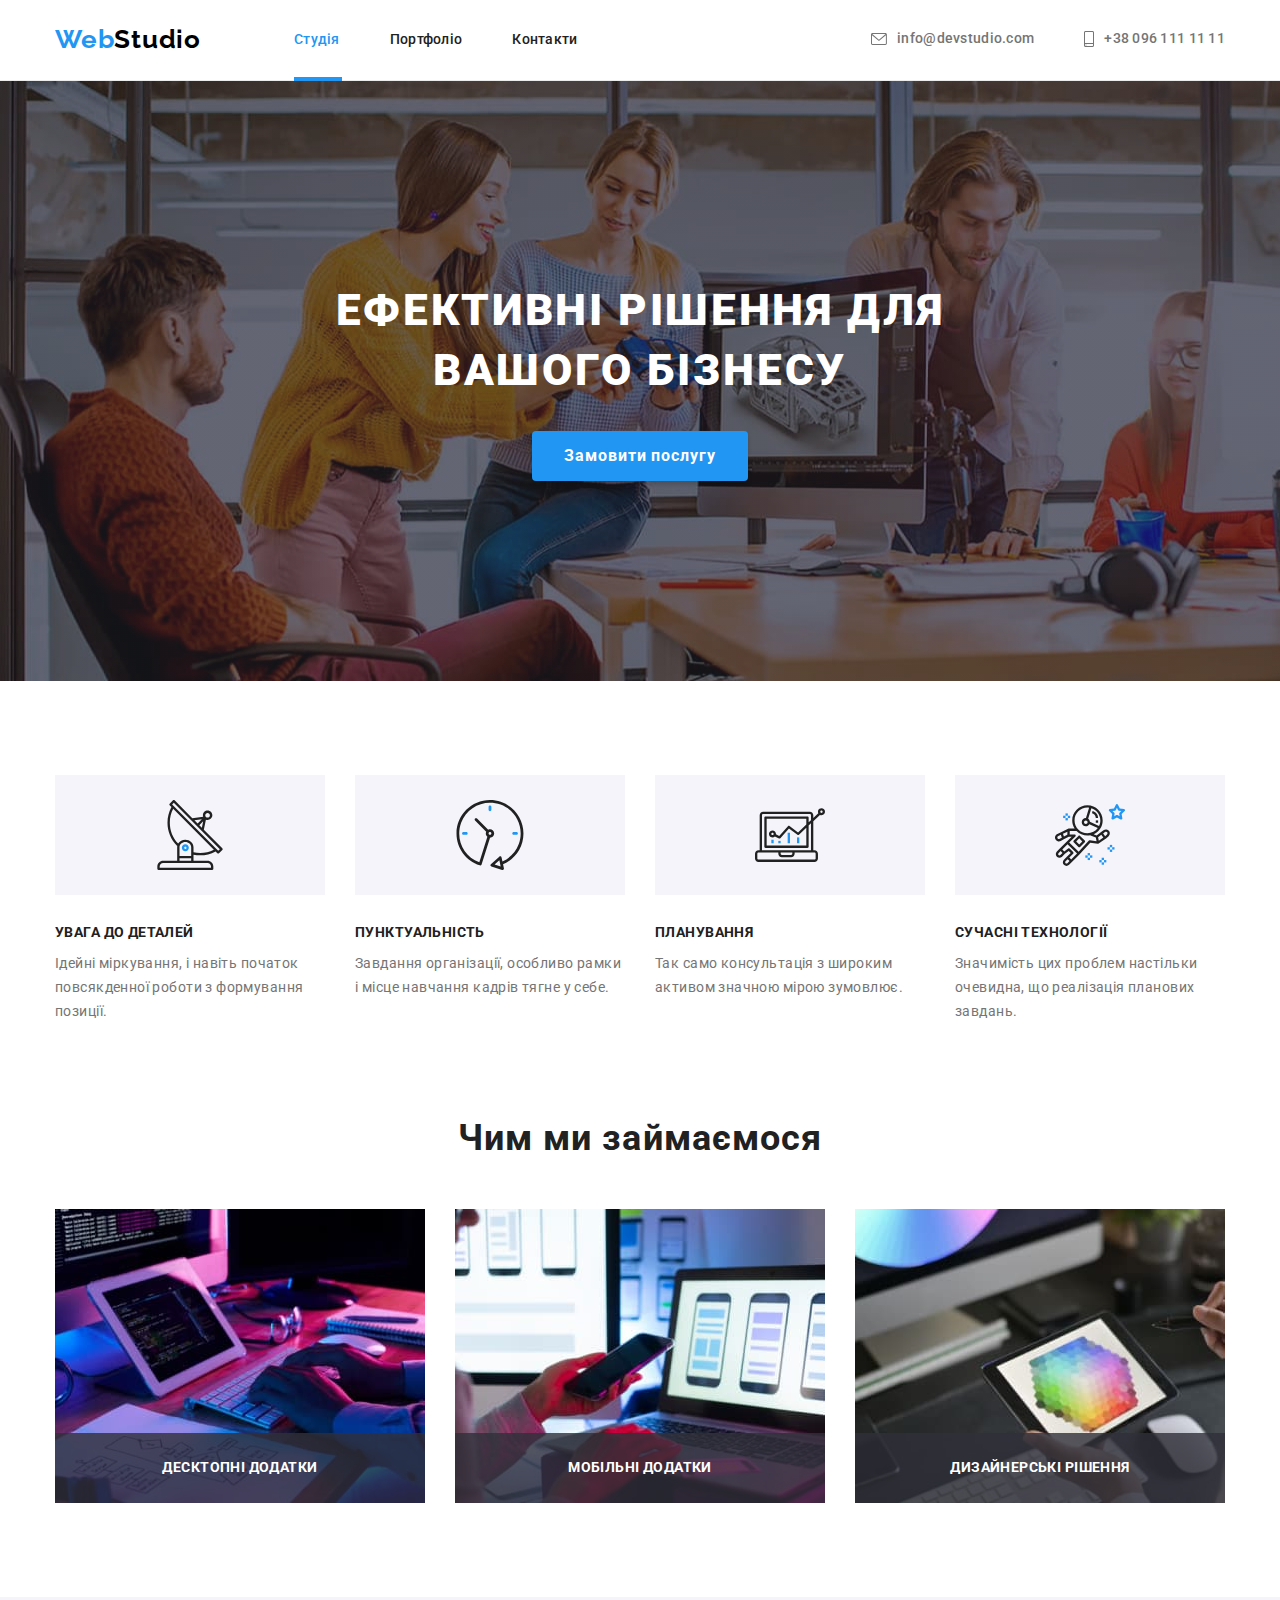
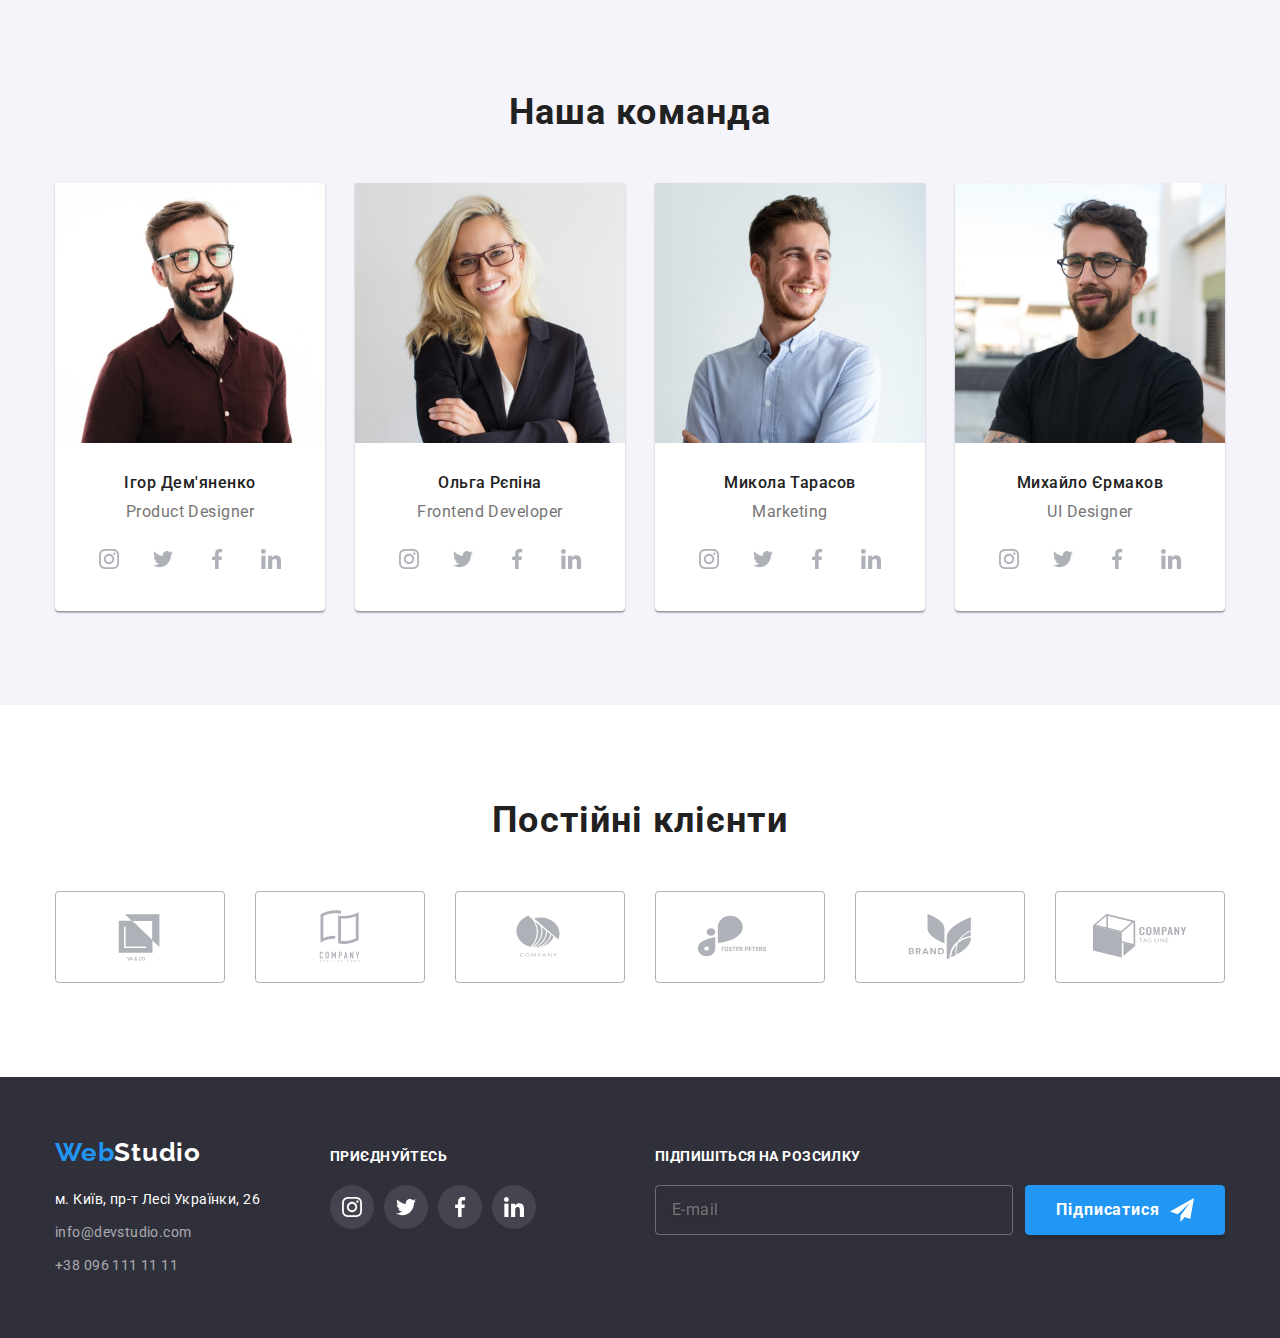
==== commit 5f71be4b: "update" ====
--- a/index.html
+++ b/index.html
@@ -571,14 +571,14 @@
                     name="user-policy"
                     class="modal__input_checkbox" required>
                     <svg class="checkbox_icon"
-                    aria-label="Галочка для чекбокса">
+                    aria-label="Галочка для чекбокса"
+                    width="16"
+                    height="15">
                         <use class="checkbox__icon_mark"
-                        href="./images/sprite.svg#icon-icon-check">
-
-                        </use>
+                        href="./images/sprite.svg#icon-icon-check"></use>
                     </svg>
-                    Погоджуюся з розсилкою та приймаю 
-                    <a class="modal__input_checkbox_link" href="">Умови договору</a> 
+                    <p class="modal__input_agreement">Погоджуюся з розсилкою та приймаю 
+                    <a class="modal__input_checkbox_link" href="">Умови договору</a></p>  
                 </label>
                 <button type="submit" class="modal__button">Відправити</button>
             </form>
--- a/css/main.min.css
+++ b/css/main.min.css
@@ -1 +1 @@
-:root{--primary-font: "Roboto", sans-serif;--secondary-font: "Raleway", sans-serif;--color-white: #ffff;--color-light-blue: #2196F3;--color-dark-blue: #188CE8;--color-dark: #212121;--color-light-grey: #757575;--color-dark-grey: #2F303A;--letter-spacing-normal: 0.03em;--color-social-icon: #AFB1B8;--transition-dur-and-func: 250ms linear}.visually-hidden{position:absolute;white-space:nowrap;width:1px;height:1px;overflow:hidden;border:0;padding:0;clip:rect(0 0 0 0);clip-path:inset(50%);margin:-1px}.link{text-decoration:none}.list{list-style:none}img{display:block;max-width:100%;height:auto}button{cursor:pointer}h1,h2,h3,h4,p{margin-top:0;margin-bottom:0}ul{margin-top:0;margin-bottom:0;padding-left:0}body{font-family:var(--primary-font)}.container{width:1200px;margin-left:auto;margin-right:auto;padding-left:15px;padding-right:15px}.section{padding-top:94px;padding-bottom:94px}.header{background-color:var(--color-white);padding-top:24px;padding-bottom:25px}.header-container{display:flex;align-items:center;justify-content:space-between}.page-navigation{display:flex;align-items:center}.menu{display:flex;column-gap:50px}.menu__link{font-family:var(--primary-font);font-weight:500;font-size:14px;line-height:1,14;letter-spacing:.02em;color:var(--color-dark);transition:color var(--transition-dur-and-func)}.menu__link:hover,.menu__link:focus{color:var(--color-dark-blue)}.subscription{margin-left:auto}.subscription__title{font-weight:700;font-size:14px;line-height:1.14;letter-spacing:var(--letter-spacing-normal);text-transform:uppercase;color:var(--color-white);margin-bottom:20px}.subscription__form{display:flex}.subscription__input{font-weight:400;font-size:16px;line-height:1.25;display:flex;align-items:center;min-width:358px;min-height:50px;letter-spacing:var(--letter-spacing-normal);color:rgba(255,255,255,.6);background-color:rgba(0,0,0,0);border:1px solid rgba(255,255,255,.3);filter:drop-shadow(0px 4px 4px rgba(0, 0, 0, 0.15));border-radius:4px;padding-left:16px}.subscription__button{font-weight:700;font-size:16px;line-height:1.88;display:flex;justify-content:center;align-items:center;background:var(--color-light-blue);box-shadow:0px 4px 4px rgba(0,0,0,.15);border-radius:4px;min-width:200px;min-height:50px;border:1px solid var(--color-light-blue);margin-left:12px;letter-spacing:.06em;color:var(--color-white);transition:background-color var(--transition-dur-and-func)}.subscription__button:hover,.subscription__button:focus{background-color:var(--color-dark-blue)}.subscription__button_icon{width:24px;height:24px;margin-left:10px}.social{display:flex;justify-content:center;column-gap:10px;margin-top:16px}.social__link{display:flex;align-items:center;justify-content:center;width:44px;height:44px;border-radius:50%;background-color:var(--color-white);fill:var(--color-social-icon);transition:background-color var(--transition-dur-and-func)}.social__link:hover,.social__link:focus{background-color:var(--color-light-blue)}.social__link_icon{width:20px;height:20px;transition:fill var(--transition-dur-and-func)}.social__link:hover .social__link_icon,.social__link:focus .social__link_icon{fill:var(--color-white)}.section__title{font-weight:700;font-size:36px;line-height:1.17;text-align:center;letter-spacing:var(--letter-spacing-normal);color:var(--color-dark);margin-bottom:50px}.modal{position:absolute;top:50%;left:50%;transform:translate(-50%, -50%);width:528px;padding:40px;background-color:var(--color-white)}.modal__form{display:flex;flex-direction:column}.modal__form_field{margin-bottom:10px}.modal__close_btn{position:absolute;top:8px;right:8px;display:flex;align-items:center;justify-content:center;width:30px;height:30px;background-color:var(--color-white);border:1px solid rgba(0,0,0,.1);border-radius:50%;padding:0;transition:fill var(--transition-dur-and-func)}.modal__input_icon{transition:fill var(--transition-dur-and-func)}.modal__close_btn:hover .modal__input_icon,.modal__close_btn:focus .modal__input_icon{fill:var(--color-light-blue)}.modal__form_title{font-weight:700;font-size:20px;line-height:1,15;text-align:center;letter-spacing:var(--letter-spacing-normal);color:var(--color-dark);margin-bottom:12px}.modal__tip{font-weight:400;font-size:12px;line-height:1,17;letter-spacing:.01em;color:var(--color-light-grey);display:block;margin-bottom:4px}.modal__form_input_wrapper{position:relative}.modal__input{font-size:12px;width:100%;height:40px;border:1px solid rgba(33,33,33,.2);border-radius:4px;padding-left:42px;cursor:text;transition:border-color var(--transition-dur-and-func)}.modal__input:focus,.modal__input:hover{border-color:var(--color-light-blue);outline:none}.modal__input_icon{display:block;width:18px;height:18px;position:absolute;top:50%;left:12px;transform:translateY(-50%);transition:fill var(--transition-dur-and-func)}.modal__input:focus+.modal__input_icon{fill:var(--color-light-blue)}.modal__input:hover+.modal__input_icon{fill:var(--color-light-blue)}.modal__form_message{width:100%;height:120px;border:1px solid rgba(33,33,33,.2);border-radius:4px;padding:12px 16px;resize:none;margin-bottom:20px;transition:border-color var(--transition-dur-and-func);font-size:12px}.modal__form_message:hover,.modal__form_message:focus{border-color:var(--color-dark-blue);outline:none}.modal__form_checkbox_field{font-weight:400;font-size:14px;line-height:1.71;letter-spacing:var(--letter-spacing-normal);color:var(--color-light-grey);margin-bottom:30px;display:flex;align-self:baseline;padding-left:12px}.modal__input_checkbox{appearance:none;position:absolute}.modal__input_checkbox .modal__input_checkbox_link{color:var(--color-light-blue)}.modal__input_checkbox .checkbox_icon{width:16px;height:15px;border:2px solid var(--color-dark);border-radius:2px;cursor:pointer;margin-right:6px}.modal__input_checkbox:focus+.modal__input_checkbox .checkbox_icon{border-color:var(--color-light-blue)}.modal__input_checkbox:checked+.modal__input_checkbox .checkbox_icon{border-color:var(--color-light-blue)}.checkbox__icon_mark{display:none}.modal__input_checkbox:checked+.checkbox_icon .checkbox__icon_mark{display:block}.modal__button{font-weight:700;font-size:16px;line-height:1.88;letter-spacing:.06em;color:var(--color-white);background-color:var(--color-light-blue);min-width:200px;min-height:50px;box-shadow:0px 4px 4px rgba(0,0,0,.15);border-radius:4px;border:none;transition:background-color var(--transition-dur-and-func);align-self:center}.modal__button:hover,.modal__button:focus{background-color:var(--color-dark-blue)}.logo{font-family:var(--secondary-font);font-weight:700;font-size:26px;line-height:1.19;font-style:normal;letter-spacing:var(--letter-spacing-normal);margin-right:93px}.logo__first-part{color:var(--color-light-blue)}.logo__second-part{color:#000}.footer-logo{font-family:var(--secondary-font);font-weight:700;font-size:26px;line-height:1.19;display:inline-block;letter-spacing:var(--letter-spacing-normal);margin-bottom:20px}.footer-logo__second-part{color:var(--color-white)}.footer{background-color:var(--color-dark-grey);padding-top:60px;padding-bottom:60px;display:flex}.footer__container{display:flex;align-items:baseline}.footer__address{font-family:var(--primary-font);font-style:normal;margin-right:70px}.footer__contacts{display:inline}.footer__contacts_item:not(:last-child){margin-bottom:9px}.footer__geo{font-weight:400;font-size:14px;line-height:1.71;letter-spacing:var(--letter-spacing-normal);transition:color var(--transition-dur-and-func);color:var(--color-white)}.footer__geo:hover{color:var(--color-dark-blue)}.footer__geo:focus{color:var(--color-dark-blue)}.footer__contacts_link{font-weight:400;font-size:14px;line-height:1.71;letter-spacing:var(--letter-spacing-normal);transition:color var(--transition-dur-and-func);color:rgba(255,255,255,.6)}.footer__contacts_link:hover{color:var(--color-dark-blue)}.footer__contacts_link:focus{color:var(--color-dark-blue)}.footer__social_title{font-family:var(--primary-font);font-weight:700;font-size:14px;line-height:1.14;letter-spacing:var(--letter-spacing-normal);text-transform:uppercase;color:#fff;margin-bottom:20px}.footer__social_list{display:flex;column-gap:10px}.footer__social_link{display:flex;align-items:center;justify-content:center;width:44px;height:44px;border-radius:50%;background-color:var(--color-dark-grey);background:rgba(255,255,255,.1);fill:var(--color-white);transition:background-color var(--transition-dur-and-func)}.footer__social_link:hover,.footer__social_link:focus{background-color:var(--color-light-blue)}.footer__social_icon{width:20px;height:20px;transition:fill var(--transition-dur-and-func)}.footer__social_link:hover .footer__social_icon,.footer__social_link:focus .footer__social_icon{fill:var(--color-white)}.contacts{display:flex}.contacts__email-item{margin-right:50px}.contacts__link{font-family:var(--primary-font);font-weight:500;font-size:14px;line-height:1.14;display:flex;align-items:center;color:var(--color-light-grey);letter-spacing:.02em;transition:color var(--transition-dur-and-func)}.contacts__link:hover,.contacts__link:focus{color:var(--color-dark-blue)}.contacts__link:hover .contacts__email-icon,.contacts__link:focus .contacts__email-icon{fill:var(--color-light-blue)}.contacts__link:hover .contacts__telephone-icon,.contacts__link:focus .contacts__telephone-icon{fill:var(--color-light-blue)}.contacts__email-icon{fill:var(--color-light-grey);margin-right:10px;transition:fill var(--transition-dur-and-func);width:16px;height:12px}.contacts__telephone-icon{fill:var(--color-light-grey);margin-right:10px;transition:fill var(--transition-dur-and-func);width:10px;height:16px}.backdrop{position:fixed;top:0;left:0;width:100%;height:100%;background-color:rgba(0,0,0,.2);z-index:100;transition:visibility 250ms ease,opacity 250ms ease}.backdrop.is-hidden{visibility:hidden;opacity:0;pointer-events:none}.menu__link_current{color:var(--color-light-blue)}.menu__link_current::after{content:"";position:absolute;display:block;height:4px;background:var(--color-light-blue);margin-left:auto;margin-right:auto;margin-top:28px;width:48px}.menu__link_portfolio_current{color:var(--color-light-blue)}.menu__link_portfolio_current::after{content:"";position:absolute;display:block;height:4px;background:var(--color-light-blue);margin-left:auto;margin-right:auto;margin-top:28px;width:78px}.hero__container{color:var(--color-white);font-family:var(--primary-font);padding-top:200px;padding-bottom:200px;display:block;text-align:center;background-image:linear-gradient(rgba(47, 48, 58, 0.4), rgba(47, 48, 58, 0.4)),url("../images/background-header.jpg");background-size:cover;background-color:var(--color-dark-grey);max-width:1600px;margin:0 auto}.hero__title{font-weight:900;font-size:44px;line-height:1.36;letter-spacing:.06em;text-transform:uppercase;margin-bottom:30px}.hero__button{font-weight:700;font-size:16px;line-height:1.88;background-color:var(--color-light-blue);color:var(--color-white);letter-spacing:.06em;box-shadow:0px 4px 4px rgba(0,0,0,.15);border-radius:4px;border:0;padding:10px 32px;transition:background-color var(--transition-dur-and-func)}.hero__button:hover,.hero__button:focus{background-color:var(--color-dark-blue)}.work{padding-top:0}.work__list{display:flex;justify-content:space-between}.work__card{position:relative}.work__card_text{font-weight:700;font-size:14px;line-height:1.14;display:flex;justify-content:center;padding-top:27px;padding-bottom:27px;background:rgba(47,48,58,.8);letter-spacing:var(--letter-spacing-normal);text-transform:uppercase;color:var(--color-white);position:absolute;bottom:0;left:0;width:100%}.section-team{background-color:#f5f4fa}.team__list{display:flex;justify-content:space-between}.team__list_item{font-weight:500;font-size:16px;line-height:1.19;background-color:var(--color-white);letter-spacing:var(--letter-spacing-normal);align-items:center;box-shadow:0px 1px 3px rgba(0,0,0,.12),0px 1px 1px rgba(0,0,0,.14),0px 2px 1px rgba(0,0,0,.2);border-radius:0px 0px 4px 4px;flex-basis:calc((100% - 90px)/4)}.team__list_card{display:block;text-align:center;align-items:center;padding-top:30px;padding-bottom:30px}.card__name{font-weight:500;font-size:16px;color:var(--color-dark);margin-bottom:10px}.card__position{font-weight:400;color:var(--color-light-grey)}.project-list{display:flex;flex-wrap:wrap;gap:30px}.card-project{flex-basis:calc((100% - 60px)/3)}.card-project-link{display:block;transition:box-shadow var(--transition-dur-and-func)}.card-project-link:hover{box-shadow:0px 1px 1px rgba(0,0,0,.12),0px 4px 4px rgba(0,0,0,.06),1px 4px 6px rgba(0,0,0,.16)}.card-project-link:focus{box-shadow:0px 1px 1px rgba(0,0,0,.12),0px 4px 4px rgba(0,0,0,.06),1px 4px 6px rgba(0,0,0,.16)}.img-overlay{position:relative;overflow:hidden}.overlay{font-weight:400;font-size:18px;line-height:1.56;display:flex;align-items:center;justify-content:center;position:absolute;background:rgba(33,150,243,.9);letter-spacing:var(--letter-spacing-normal);color:#fff;padding-left:24px;padding-right:24px;width:100%;height:100%;transform:translateY(100%);top:0;left:0;transition:var(--transition-dur-and-func)}.card-project-link:hover .overlay,.card-project-link:focus .overlay{transform:translateY(0%)}.info-project{display:block;padding:20px 24px;border-bottom:1px solid #eee;border-left:1px solid #eee;border-right:1px solid #eee}.h-project{font-weight:700;font-size:18px;line-height:2;letter-spacing:.06em;color:var(--color-dark);margin-bottom:4px}.text-project{font-family:var(--primary-font);font-size:16px;line-height:1.88;letter-spacing:var(--letter-spacing-normal);color:var(--color-light-grey)}.priorities{font-family:var(--primary-font);font-size:14px;letter-spacing:var(--letter-spacing-normal);display:flex;flex-wrap:wrap;column-gap:30px}.priorities__item{flex-basis:calc((100% - 90px)/4)}.priorities__item_img{background-color:#f5f4fa;display:flex;align-items:center;justify-content:center;width:270px;height:120px;margin-bottom:30px}.priorities__item_icon{width:70px;height:70px}.priorities__item_title{font-weight:700;font-size:14px;line-height:1.14;text-transform:uppercase;color:var(--color-dark)}.priorities__item_text{line-height:24px;color:var(--color-light-grey);margin-top:10px}.customer__list{display:flex;column-gap:30px}.customer__item{flex-basis:calc((100% - 150px)/6)}.customer__link{display:flex;align-items:center;justify-content:center;height:92px;border:1px solid #afb1b8;border-radius:4px;transition:border var(--transition-dur-and-func)}.customer__link:hover,.customer__link:focus{border:1px solid #2196f3}.customer__icon{width:106px;height:60px;fill:#afb1b8;transition:fill var(--transition-dur-and-func)}.customer__link:hover .customer__icon,.customer__link:focus .customer__icon{fill:var(--color-light-blue)}.btn_filter{display:flex;flex-wrap:wrap;column-gap:8px;align-items:center;justify-content:center;margin-bottom:50px}.button{font-weight:500;font-size:16px;line-height:1,63;background-color:#f5f4fa;color:var(--color-dark);border-radius:4px;border:none;text-align:center;letter-spacing:var(--letter-spacing-normal);padding-left:22px;padding-right:22px;padding-top:6px;padding-bottom:6px;transition:color var(--transition-dur-and-func),background-color var(--transition-dur-and-func),box-shadow var(--transition-dur-and-func)}.button:hover,.button:focus{background-color:var(--color-dark-blue);color:var(--color-white);box-shadow:0px 3px 1px rgba(0,0,0,.1),0px 1px 2px rgba(0,0,0,.08),0px 2px 2px rgba(0,0,0,.12)}.button_current{background-color:var(--color-dark-blue);color:var(--color-white);box-shadow:0px 3px 1px rgba(0,0,0,.1),0px 1px 2px rgba(0,0,0,.08),0px 2px 2px rgba(0,0,0,.12)}/*# sourceMappingURL=main.min.css.map */+:root{--primary-font: "Roboto", sans-serif;--secondary-font: "Raleway", sans-serif;--color-white: #ffff;--color-light-blue: #2196F3;--color-dark-blue: #188CE8;--color-dark: #212121;--color-light-grey: #757575;--color-dark-grey: #2F303A;--letter-spacing-normal: 0.03em;--color-social-icon: #AFB1B8;--transition-dur-and-func: 250ms linear}.visually-hidden{position:absolute;white-space:nowrap;width:1px;height:1px;overflow:hidden;border:0;padding:0;clip:rect(0 0 0 0);clip-path:inset(50%);margin:-1px}.link{text-decoration:none}.list{list-style:none}img{display:block;max-width:100%;height:auto}button{cursor:pointer}h1,h2,h3,h4,p{margin-top:0;margin-bottom:0}ul{margin-top:0;margin-bottom:0;padding-left:0}body{font-family:var(--primary-font)}.container{width:1200px;margin-left:auto;margin-right:auto;padding-left:15px;padding-right:15px}.section{padding-top:94px;padding-bottom:94px}.header{background-color:var(--color-white);padding-top:24px;padding-bottom:25px;border-bottom:1px solid #ececec}.header-container{display:flex;align-items:center;justify-content:space-between}.page-navigation{display:flex;align-items:center}.menu{display:flex;column-gap:50px}.menu__link{font-family:var(--primary-font);font-weight:500;font-size:14px;line-height:1,14;letter-spacing:.02em;color:var(--color-dark);transition:color var(--transition-dur-and-func)}.menu__link:hover,.menu__link:focus{color:var(--color-dark-blue)}.subscription{margin-left:auto}.subscription__title{font-weight:700;font-size:14px;line-height:1.14;letter-spacing:var(--letter-spacing-normal);text-transform:uppercase;color:var(--color-white);margin-bottom:20px}.subscription__form{display:flex}.subscription__input{font-weight:400;font-size:16px;line-height:1.25;display:flex;align-items:center;min-width:358px;min-height:50px;letter-spacing:var(--letter-spacing-normal);color:rgba(255,255,255,.6);background-color:rgba(0,0,0,0);border:1px solid rgba(255,255,255,.3);filter:drop-shadow(0px 4px 4px rgba(0, 0, 0, 0.15));border-radius:4px;padding-left:16px}.subscription__button{font-weight:700;font-size:16px;line-height:1.88;display:flex;justify-content:center;align-items:center;background:var(--color-light-blue);box-shadow:0px 4px 4px rgba(0,0,0,.15);border-radius:4px;min-width:200px;min-height:50px;border:1px solid var(--color-light-blue);margin-left:12px;letter-spacing:.06em;color:var(--color-white);transition:background-color var(--transition-dur-and-func)}.subscription__button:hover,.subscription__button:focus{background-color:var(--color-dark-blue)}.subscription__button_icon{width:24px;height:24px;margin-left:10px}.social{display:flex;justify-content:center;column-gap:10px;margin-top:16px}.social__link{display:flex;align-items:center;justify-content:center;width:44px;height:44px;border-radius:50%;background-color:var(--color-white);fill:var(--color-social-icon);transition:background-color var(--transition-dur-and-func)}.social__link:hover,.social__link:focus{background-color:var(--color-light-blue)}.social__link_icon{width:20px;height:20px;transition:fill var(--transition-dur-and-func)}.social__link:hover .social__link_icon,.social__link:focus .social__link_icon{fill:var(--color-white)}.section__title{font-weight:700;font-size:36px;line-height:1.17;text-align:center;letter-spacing:var(--letter-spacing-normal);color:var(--color-dark);margin-bottom:50px}.modal{position:absolute;top:50%;left:50%;transform:translate(-50%, -50%);width:528px;padding:40px;background-color:var(--color-white)}.modal__form{display:flex;flex-direction:column}.modal__form_field{margin-bottom:10px}.modal__close_btn{position:absolute;top:8px;right:8px;display:flex;align-items:center;justify-content:center;width:30px;height:30px;background-color:var(--color-white);border:1px solid rgba(0,0,0,.1);border-radius:50%;padding:0;transition:fill var(--transition-dur-and-func)}.modal__input_icon{transition:fill var(--transition-dur-and-func)}.modal__close_btn:hover .modal__input_icon,.modal__close_btn:focus .modal__input_icon{fill:var(--color-light-blue)}.modal__form_title{font-weight:700;font-size:20px;line-height:1,15;text-align:center;letter-spacing:var(--letter-spacing-normal);color:var(--color-dark);margin-bottom:12px}.modal__tip{font-weight:400;font-size:12px;line-height:1,17;letter-spacing:.01em;color:var(--color-light-grey);display:block;margin-bottom:4px}.modal__form_input_wrapper{position:relative}.modal__input{font-size:12px;width:100%;height:40px;border:1px solid rgba(33,33,33,.2);border-radius:4px;padding-left:42px;cursor:text;transition:border-color var(--transition-dur-and-func)}.modal__input:focus,.modal__input:hover{border-color:var(--color-light-blue);outline:none}.modal__input_icon{display:block;width:18px;height:18px;position:absolute;top:50%;left:12px;transform:translateY(-50%);transition:fill var(--transition-dur-and-func)}.modal__input:focus+.modal__input_icon{fill:var(--color-light-blue)}.modal__input:hover+.modal__input_icon{fill:var(--color-light-blue)}.modal__form_message{width:100%;height:120px;border:1px solid rgba(33,33,33,.2);border-radius:4px;padding:12px 16px;resize:none;margin-bottom:20px;transition:border-color var(--transition-dur-and-func);font-size:12px}.modal__form_message:hover,.modal__form_message:focus{border-color:var(--color-dark-blue);outline:none}.modal__form_checkbox_field{margin-bottom:30px;display:flex;align-self:baseline;padding-left:12px;gap:8px;align-items:center}.modal__input_checkbox{appearance:none;position:absolute}.modal__input_checkbox .modal__input_checkbox_link{color:var(--color-light-blue)}.modal__input_checkbox .checkbox_icon{width:16px;height:15px;border:2px solid var(--color-dark);border-radius:2px;cursor:pointer;margin-right:6px;border:2px solid #212121;width:16px;height:15px;border-radius:2px}.modal__input_checkbox:focus+.modal__input_checkbox .checkbox_icon{border-color:var(--color-light-blue)}.modal__input_checkbox:hover+.modal__input_checkbox .checkbox_icon{border-color:var(--color-light-blue)}.modal__input_checkbox:checked+.modal__input_checkbox .checkbox_icon{border-color:var(--color-light-blue)}.checkbox__icon_mark{display:none}.modal__input_checkbox:checked+.checkbox_icon .checkbox__icon_mark{display:block}.modal__input_agreement{font-weight:400;font-size:14px;line-height:1.71;letter-spacing:var(--letter-spacing-normal);color:var(--color-light-grey)}.modal__button{font-weight:700;font-size:16px;line-height:1.88;letter-spacing:.06em;color:var(--color-white);background-color:var(--color-light-blue);min-width:200px;min-height:50px;box-shadow:0px 4px 4px rgba(0,0,0,.15);border-radius:4px;border:none;transition:background-color var(--transition-dur-and-func);align-self:center}.modal__button:hover,.modal__button:focus{background-color:var(--color-dark-blue)}.logo{font-family:var(--secondary-font);font-weight:700;font-size:26px;line-height:1.19;font-style:normal;letter-spacing:var(--letter-spacing-normal);margin-right:93px}.logo__first-part{color:var(--color-light-blue)}.logo__second-part{color:#000}.footer-logo{font-family:var(--secondary-font);font-weight:700;font-size:26px;line-height:1.19;display:inline-block;letter-spacing:var(--letter-spacing-normal);margin-bottom:20px}.footer-logo__second-part{color:var(--color-white)}.footer{background-color:var(--color-dark-grey);padding-top:60px;padding-bottom:60px;display:flex}.footer__container{display:flex;align-items:baseline}.footer__address{font-family:var(--primary-font);font-style:normal;margin-right:70px}.footer__contacts{display:inline}.footer__contacts_item:not(:last-child){margin-bottom:9px}.footer__geo{font-weight:400;font-size:14px;line-height:1.71;letter-spacing:var(--letter-spacing-normal);transition:color var(--transition-dur-and-func);color:var(--color-white)}.footer__geo:hover{color:var(--color-dark-blue)}.footer__geo:focus{color:var(--color-dark-blue)}.footer__contacts_link{font-weight:400;font-size:14px;line-height:1.71;letter-spacing:var(--letter-spacing-normal);transition:color var(--transition-dur-and-func);color:rgba(255,255,255,.6)}.footer__contacts_link:hover{color:var(--color-dark-blue)}.footer__contacts_link:focus{color:var(--color-dark-blue)}.footer__social_title{font-family:var(--primary-font);font-weight:700;font-size:14px;line-height:1.14;letter-spacing:var(--letter-spacing-normal);text-transform:uppercase;color:#fff;margin-bottom:20px}.footer__social_list{display:flex;column-gap:10px}.footer__social_link{display:flex;align-items:center;justify-content:center;width:44px;height:44px;border-radius:50%;background-color:var(--color-dark-grey);background:rgba(255,255,255,.1);fill:var(--color-white);transition:background-color var(--transition-dur-and-func)}.footer__social_link:hover,.footer__social_link:focus{background-color:var(--color-light-blue)}.footer__social_icon{width:20px;height:20px;transition:fill var(--transition-dur-and-func)}.footer__social_link:hover .footer__social_icon,.footer__social_link:focus .footer__social_icon{fill:var(--color-white)}.contacts{display:flex}.contacts__email-item{margin-right:50px}.contacts__link{font-family:var(--primary-font);font-weight:500;font-size:14px;line-height:1.14;display:flex;align-items:center;color:var(--color-light-grey);letter-spacing:.02em;transition:color var(--transition-dur-and-func)}.contacts__link:hover,.contacts__link:focus{color:var(--color-dark-blue)}.contacts__link:hover .contacts__email-icon,.contacts__link:focus .contacts__email-icon{fill:var(--color-light-blue)}.contacts__link:hover .contacts__telephone-icon,.contacts__link:focus .contacts__telephone-icon{fill:var(--color-light-blue)}.contacts__email-icon{fill:var(--color-light-grey);margin-right:10px;transition:fill var(--transition-dur-and-func);width:16px;height:12px}.contacts__telephone-icon{fill:var(--color-light-grey);margin-right:10px;transition:fill var(--transition-dur-and-func);width:10px;height:16px}.backdrop{position:fixed;top:0;left:0;width:100%;height:100%;background-color:rgba(0,0,0,.2);z-index:100;transition:visibility 250ms ease,opacity 250ms ease}.backdrop.is-hidden{visibility:hidden;opacity:0;pointer-events:none}.menu__link_current{color:var(--color-light-blue)}.menu__link_current::after{content:"";position:absolute;display:block;height:4px;background:var(--color-light-blue);margin-left:auto;margin-right:auto;margin-top:28px;width:48px}.menu__link_portfolio_current{color:var(--color-light-blue)}.menu__link_portfolio_current::after{content:"";position:absolute;display:block;height:4px;background:var(--color-light-blue);margin-left:auto;margin-right:auto;margin-top:28px;width:78px}.hero{color:var(--color-white);font-family:var(--primary-font);padding-top:200px;padding-bottom:200px;display:block;text-align:center;background-image:linear-gradient(rgba(47, 48, 58, 0.4), rgba(47, 48, 58, 0.4)),url("../images/background-header.jpg");background-size:cover;background-color:var(--color-dark-grey);max-width:1600px;margin:0 auto}.hero__title{font-weight:900;font-size:44px;line-height:1.36;letter-spacing:.06em;text-transform:uppercase;margin-bottom:30px}.hero__button{font-weight:700;font-size:16px;line-height:1.88;background-color:var(--color-light-blue);color:var(--color-white);letter-spacing:.06em;box-shadow:0px 4px 4px rgba(0,0,0,.15);border-radius:4px;border:0;padding:10px 32px;transition:background-color var(--transition-dur-and-func)}.hero__button:hover,.hero__button:focus{background-color:var(--color-dark-blue)}.work{padding-top:0}.work__list{display:flex;justify-content:space-between}.work__card{position:relative}.work__card_text{font-weight:700;font-size:14px;line-height:1.14;display:flex;justify-content:center;padding-top:27px;padding-bottom:27px;background:rgba(47,48,58,.8);letter-spacing:var(--letter-spacing-normal);text-transform:uppercase;color:var(--color-white);position:absolute;bottom:0;left:0;width:100%}.section-team{background-color:#f5f4fa}.team__list{display:flex;justify-content:space-between}.team__list_item{font-weight:500;font-size:16px;line-height:1.19;background-color:var(--color-white);letter-spacing:var(--letter-spacing-normal);align-items:center;box-shadow:0px 1px 3px rgba(0,0,0,.12),0px 1px 1px rgba(0,0,0,.14),0px 2px 1px rgba(0,0,0,.2);border-radius:0px 0px 4px 4px;flex-basis:calc((100% - 90px)/4)}.team__list_card{display:block;text-align:center;align-items:center;padding-top:30px;padding-bottom:30px}.card__name{font-weight:500;font-size:16px;color:var(--color-dark);margin-bottom:10px}.card__position{font-weight:400;color:var(--color-light-grey)}.project-list{display:flex;flex-wrap:wrap;gap:30px}.card-project{flex-basis:calc((100% - 60px)/3)}.card-project-link{display:block;transition:box-shadow var(--transition-dur-and-func)}.card-project-link:hover{box-shadow:0px 1px 1px rgba(0,0,0,.12),0px 4px 4px rgba(0,0,0,.06),1px 4px 6px rgba(0,0,0,.16)}.card-project-link:focus{box-shadow:0px 1px 1px rgba(0,0,0,.12),0px 4px 4px rgba(0,0,0,.06),1px 4px 6px rgba(0,0,0,.16)}.img-overlay{position:relative;overflow:hidden}.overlay{font-weight:400;font-size:18px;line-height:1.56;display:flex;align-items:center;justify-content:center;position:absolute;background:rgba(33,150,243,.9);letter-spacing:var(--letter-spacing-normal);color:#fff;padding-left:24px;padding-right:24px;width:100%;height:100%;transform:translateY(100%);top:0;left:0;transition:var(--transition-dur-and-func)}.card-project-link:hover .overlay,.card-project-link:focus .overlay{transform:translateY(0%)}.info-project{display:block;padding:20px 24px;border-bottom:1px solid #eee;border-left:1px solid #eee;border-right:1px solid #eee}.h-project{font-weight:700;font-size:18px;line-height:2;letter-spacing:.06em;color:var(--color-dark);margin-bottom:4px}.text-project{font-family:var(--primary-font);font-size:16px;line-height:1.88;letter-spacing:var(--letter-spacing-normal);color:var(--color-light-grey)}.priorities{font-family:var(--primary-font);font-size:14px;letter-spacing:var(--letter-spacing-normal);display:flex;flex-wrap:wrap;column-gap:30px}.priorities__item{flex-basis:calc((100% - 90px)/4)}.priorities__item_img{background-color:#f5f4fa;display:flex;align-items:center;justify-content:center;width:270px;height:120px;margin-bottom:30px}.priorities__item_icon{width:70px;height:70px}.priorities__item_title{font-weight:700;font-size:14px;line-height:1.14;text-transform:uppercase;color:var(--color-dark)}.priorities__item_text{line-height:24px;color:var(--color-light-grey);margin-top:10px}.customer__list{display:flex;column-gap:30px}.customer__item{flex-basis:calc((100% - 150px)/6)}.customer__link{display:flex;align-items:center;justify-content:center;height:92px;border:1px solid #afb1b8;border-radius:4px;transition:border var(--transition-dur-and-func)}.customer__link:hover,.customer__link:focus{border:1px solid #2196f3}.customer__icon{width:106px;height:60px;fill:#afb1b8;transition:fill var(--transition-dur-and-func)}.customer__link:hover .customer__icon,.customer__link:focus .customer__icon{fill:var(--color-light-blue)}.btn_filter{display:flex;flex-wrap:wrap;column-gap:8px;align-items:center;justify-content:center;margin-bottom:50px}.button{font-weight:500;font-size:16px;line-height:1,63;background-color:#f5f4fa;color:var(--color-dark);border-radius:4px;border:none;text-align:center;letter-spacing:var(--letter-spacing-normal);padding:6px 22px;transition:color var(--transition-dur-and-func),background-color var(--transition-dur-and-func),box-shadow var(--transition-dur-and-func)}.button:hover,.button:focus{background-color:var(--color-dark-blue);color:var(--color-white);box-shadow:0px 3px 1px rgba(0,0,0,.1),0px 1px 2px rgba(0,0,0,.08),0px 2px 2px rgba(0,0,0,.12)}.button_current{background-color:var(--color-dark-blue);color:var(--color-white);box-shadow:0px 3px 1px rgba(0,0,0,.1),0px 1px 2px rgba(0,0,0,.08),0px 2px 2px rgba(0,0,0,.12)}/*# sourceMappingURL=main.min.css.map */